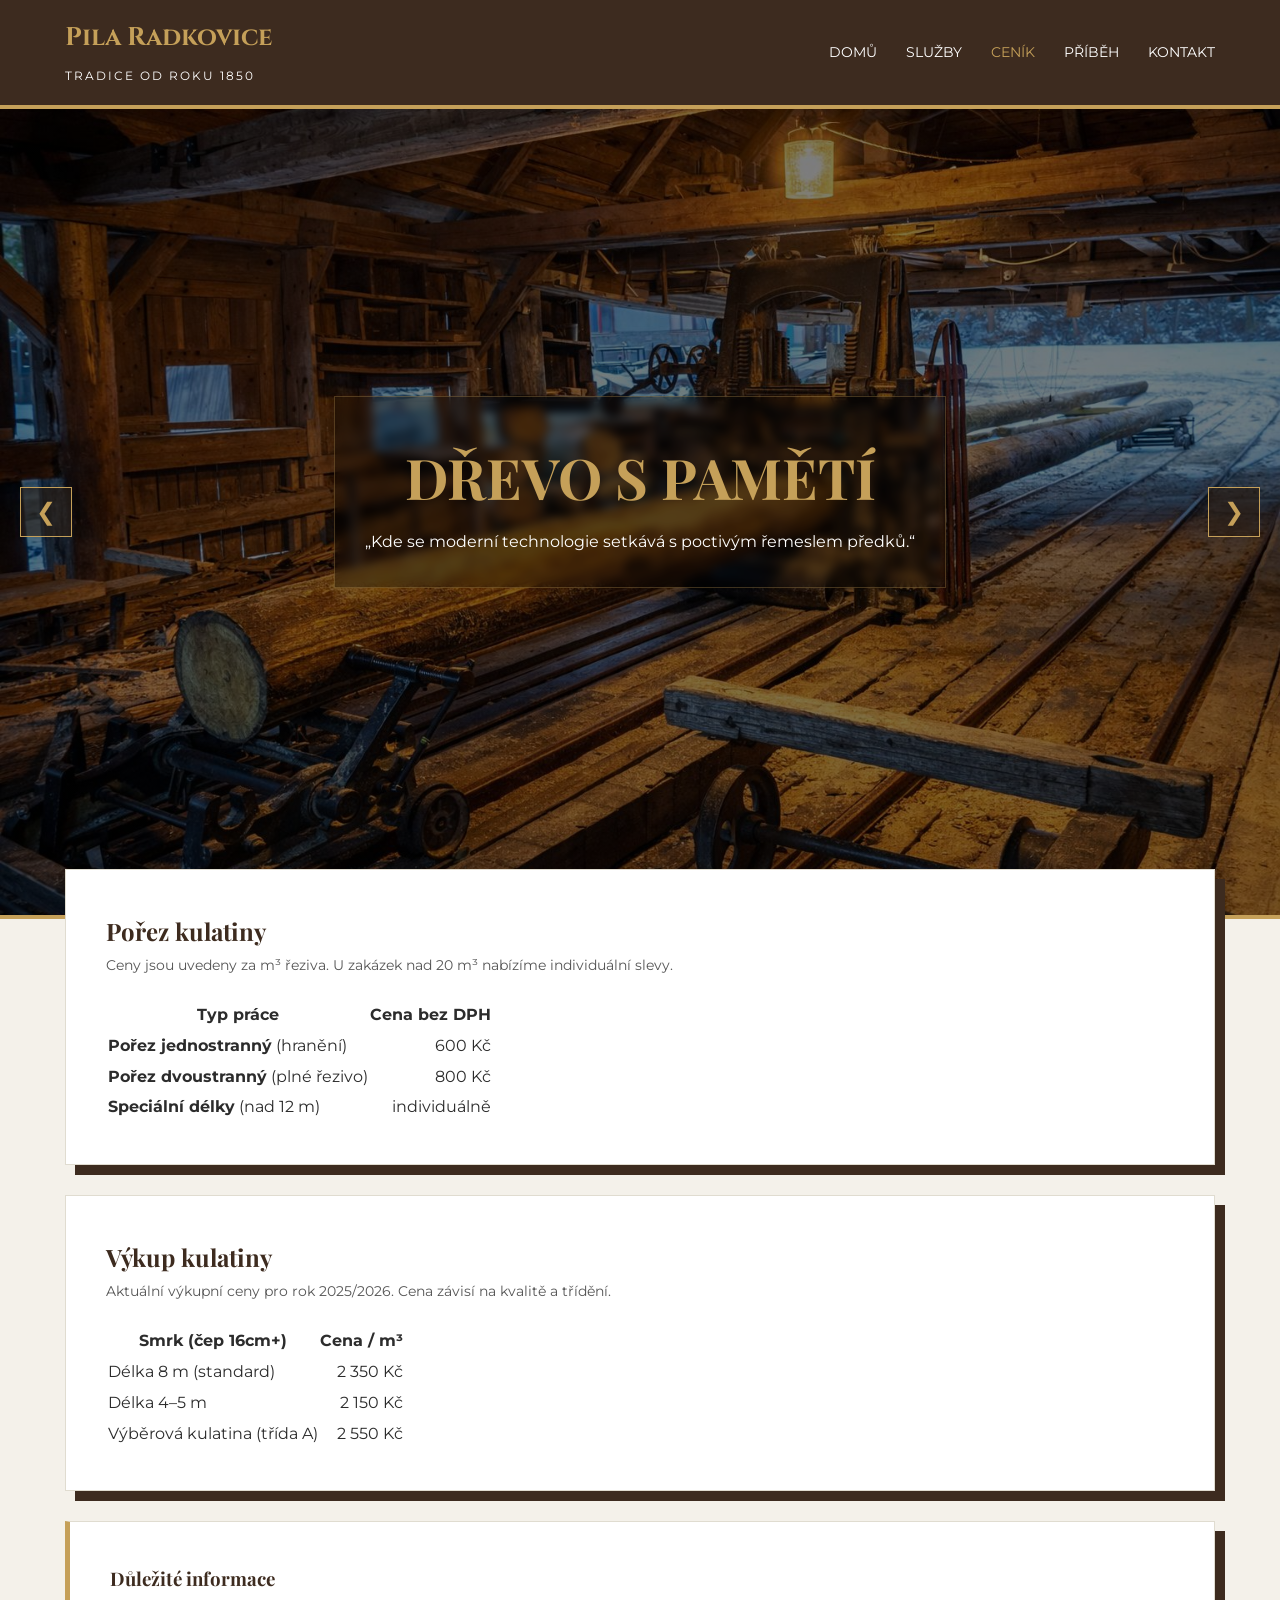
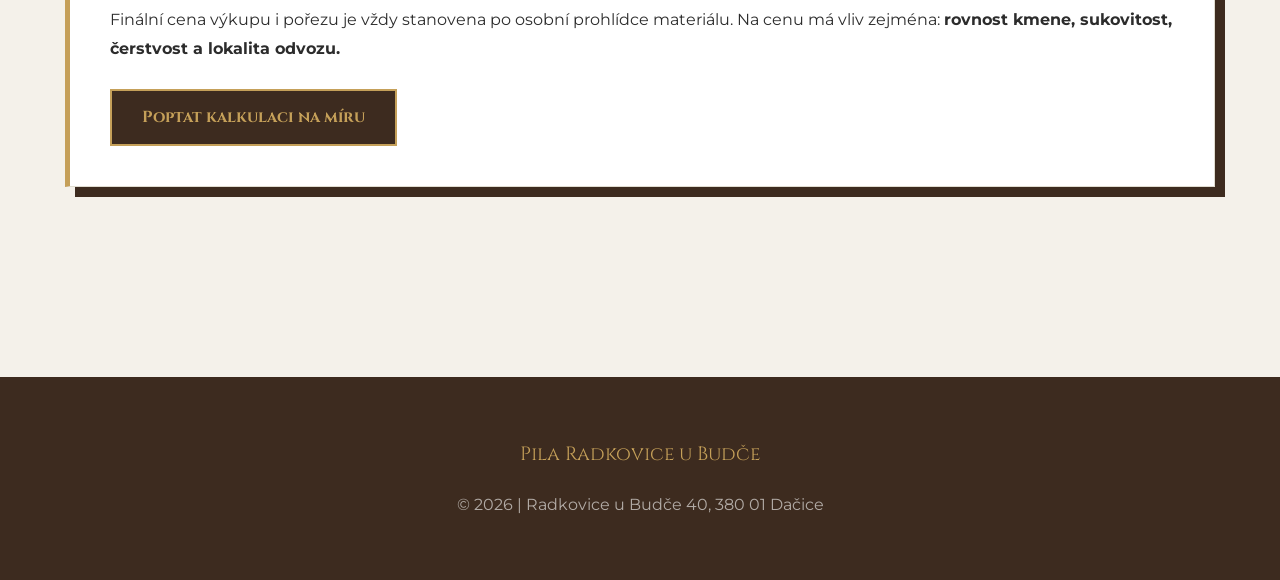
==== Cenik.html @ 4ec698ce "Initial commit" ====
<!DOCTYPE html>
<html lang="cs">
<head>
  <meta charset="utf-8">
  <meta name="viewport" content="width=device-width, initial-scale=1.0">
  <title>Ceník služeb | Pila Radkovice</title>
  <link rel="stylesheet" href="css/style.css">
</head>
<body>

  <header class="site-header">
    <div class="container header-inner">
      <a class="brand" href="index.html">
        <strong>Pila Radkovice</strong>
        <span>Tradice od roku 1850</span>
      </a>
      <nav class="nav">
        <a href="index.html">Domů</a>
        <a href="sluzby.html">Služby</a>
        <a class="active" href="cenik.html">Ceník</a>
        <a href="historie.html">Příběh</a>
        <a href="kontakty.html">Kontakt</a>
      </nav>
    </div>
  </header>

<section class="main-carousel">
  <div class="carousel-container">
    
    <div class="main-slide active" style="background-image: linear-gradient(rgba(0,0,0,0.5), rgba(0,0,0,0.5)), url('img/img2.jpg');">
      <div class="carousel-caption">
        <h1>Dřevo s pamětí</h1>
        <p>„Kde se moderní technologie setkává s poctivým řemeslem předků.“</p>
      </div>
    </div>
    <div class="main-slide" style="background-image: linear-gradient(rgba(0,0,0,0.5), rgba(0,0,0,0.5)), url('img/img3.jpg');">
      <div class="carousel-caption">
        <h1>Tradice od roku 1850</h1>
        <p>Poctivé zpracování dřeva v srdci Radkovic u Budče.</p>
      </div>
    </div>

    <div class="main-slide" style="background-image: linear-gradient(rgba(0,0,0,0.5), rgba(0,0,0,0.5)), url('img/img4.jpg');">
      <div class="carousel-caption">
        <h1>Kvalitní pořez</h1>
        <p>Zpracováváme kulatinu až do délky 20 metrů.</p>
      </div>
    </div>

    <button class="carousel-arrow prev" onclick="changeSlide(-1)">&#10094;</button>
    <button class="carousel-arrow next" onclick="changeSlide(1)">&#10095;</button>
    
    <div class="carousel-indicators">
      <span class="ind-dot active" onclick="setSlide(0)"></span>
      <span class="ind-dot" onclick="setSlide(1)"></span>
      <span class="ind-dot" onclick="setSlide(2)"></span>
    </div>
  </div>
</section>

  <main class="container" style="margin-top: -50px; position: relative; z-index: 10; padding-bottom: 80px;">
    
    <div class="grid">
      <section class="card">
        <div class="card-pad">
          <h2>Pořez kulatiny</h2>
          <p style="margin-bottom: 20px; font-size: 0.9rem; opacity: 0.8;">Ceny jsou uvedeny za m³ řeziva. U zakázek nad 20 m³ nabízíme individuální slevy.</p>
          
          <div class="table-wrap">
            <table class="modern-table">
              <thead>
                <tr>
                  <th>Typ práce</th>
                  <th style="text-align: right;">Cena bez DPH</th>
                </tr>
              </thead>
              <tbody>
                <tr>
                  <td><strong>Pořez jednostranný</strong> (hranění)</td>
                  <td style="text-align: right;"><span class="highlight">600 Kč</span></td>
                </tr>
                <tr>
                  <td><strong>Pořez dvoustranný</strong> (plné řezivo)</td>
                  <td style="text-align: right;"><span class="highlight">800 Kč</span></td>
                </tr>
                <tr>
                  <td><strong>Speciální délky</strong> (nad 12 m)</td>
                  <td style="text-align: right;">individuálně</td>
                </tr>
              </tbody>
            </table>
          </div>
        </div>
      </section>

      <section class="card">
        <div class="card-pad">
          <h2>Výkup kulatiny</h2>
          <p style="margin-bottom: 20px; font-size: 0.9rem; opacity: 0.8;">Aktuální výkupní ceny pro rok 2025/2026. Cena závisí na kvalitě a třídění.</p>
          
          <div class="table-wrap">
            <table class="modern-table">
              <thead>
                <tr>
                  <th>Smrk (čep 16cm+)</th>
                  <th style="text-align: right;">Cena / m³</th>
                </tr>
              </thead>
              <tbody>
                <tr>
                  <td>Délka 8 m (standard)</td>
                  <td style="text-align: right;"><span class="highlight">2 350 Kč</span></td>
                </tr>
                <tr>
                  <td>Délka 4–5 m</td>
                  <td style="text-align: right;"><span class="highlight">2 150 Kč</span></td>
                </tr>
                <tr>
                  <td>Výběrová kulatina (třída A)</td>
                  <td style="text-align: right;"><span class="highlight">2 550 Kč</span></td>
                </tr>
              </tbody>
            </table>
          </div>
        </div>
      </section>
    </div>

    <div class="card" style="border-left: 5px solid var(--gold); background: #fff;">
        <div class="card-pad">
            <h3>Důležité informace</h3>
            <p style="margin-top: 10px;">Finální cena výkupu i pořezu je vždy stanovena po osobní prohlídce materiálu. Na cenu má vliv zejména: <strong>rovnost kmene, sukovitost, čerstvost a lokalita odvozu.</strong></p>
            <div style="margin-top: 25px;">
                <a href="kontakty.html" class="btn">Poptat kalkulaci na míru</a>
            </div>
        </div>
    </div>

  </main>

  <footer style="background: var(--wood-dark); color: white; padding: 60px 0; text-align: center; margin-top: 80px;">
    <div class="container">
      <p style="font-family: 'Cinzel', serif; color: var(--gold); font-size: 1.2rem;">Pila Radkovice u Budče</p>
      <p style="opacity: 0.6; margin-top: 20px;">© <span id="y"></span> | Radkovice u Budče 40, 380 01 Dačice</p>
    </div>
  </footer>

  <script>document.getElementById("y").textContent = new Date().getFullYear();

let slideIndex = 0;
const slides = document.querySelectorAll('.main-slide');
const mainDots = document.querySelectorAll('.ind-dot');

function showSlides(n) {
  if (n >= slides.length) slideIndex = 0;
  if (n < 0) slideIndex = slides.length - 1;
  
  slides.forEach(s => s.classList.remove('active'));
  mainDots.forEach(d => d.classList.remove('active'));
  
  slides[slideIndex].classList.add('active');
  mainDots[slideIndex].classList.add('active');
}

function changeSlide(n) { showSlides(slideIndex += n); }
function setSlide(n) { showSlides(slideIndex = n); }

setInterval(() => changeSlide(1), 5000);


let miniIndex = 0;
const miniSlides = document.querySelectorAll('.mini-slide');
const miniDots = document.querySelectorAll('.dot');

function showMiniSlides() {
  miniSlides.forEach(s => s.classList.remove('active'));
  miniDots.forEach(d => d.classList.remove('active'));
  
  miniIndex++;
  if (miniIndex > miniSlides.length) miniIndex = 1;
  
  miniSlides[miniIndex-1].classList.add('active');
  miniDots[miniIndex-1].classList.add('active');
  
  setTimeout(showMiniSlides, 4000);
}
showMiniSlides();

document.getElementById("y").textContent = new Date().getFullYear();
  </script>
</body>
</html>
---- css/style.css ----
@import url('https://fonts.googleapis.com/css2?family=Cinzel:wght@400;700&family=Montserrat:wght@300;400;600&family=Playfair+Display:ital,wght@0,400;0,700;1,400&display=swap');

:root {
  --wood-dark: #3d2b1f;
  --paper: #f4f1ea;
  --gold: #c5a059;
  --text: #2c2c2c;
  --white: #ffffff;
}

* { box-sizing: border-box; margin: 0; padding: 0; }

body {
  font-family: 'Montserrat', sans-serif;
  background-color: var(--paper);
  color: var(--text);
  line-height: 1.8;
}

h1, h2, h3 {
  font-family: 'Playfair Display', serif;
  color: var(--wood-dark);
  font-weight: 700;
}

.container { max-width: 1200px; margin: 0 auto; padding: 0 25px; }

/* HEADER & NAV */
.site-header {
  background: var(--wood-dark);
  padding: 15px 0;
  border-bottom: 4px solid var(--gold);
  position: sticky;
  top: 0;
  z-index: 1000;
}

.header-inner { display: flex; justify-content: space-between; align-items: center; }

.brand { text-decoration: none; color: var(--gold); }
.brand strong { font-family: 'Cinzel', serif; font-size: 1.6rem; display: block; }
.brand span { font-size: 0.75rem; color: var(--white); text-transform: uppercase; letter-spacing: 2px; }

.nav a {
  text-decoration: none;
  color: var(--white);
  margin-left: 25px;
  font-size: 0.9rem;
  text-transform: uppercase;
  transition: 0.3s;
}
.nav a:hover, .nav a.active { color: var(--gold); }

/* HLAVNÍ KARUSEL */
.main-carousel {
  position: relative;
  height: 90vh; 
  width: 100%;
  overflow: hidden;
  background: #000;
  border-bottom: 4px solid var(--gold);
}

.carousel-container { 
  height: 100%; 
  width: 100%; 
  position: relative; 
}

.main-slide {
  position: absolute;
  inset: 0;
  background-size: cover;
  background-position: center;
  display: flex;
  align-items: center; 
  justify-content: center;
  opacity: 0;
  transition: opacity 1s ease-in-out;
  z-index: 1;
}

.main-slide.active { 
  opacity: 1; 
  z-index: 2; 
}

.carousel-caption {
  text-align: center;
  color: #fff;
  max-width: 900px;
  padding: 50px; 
  background: rgba(0,0,0,0.4); 
  backdrop-filter: blur(8px); 
  border: 1px solid rgba(197, 160, 89, 0.4);
  transform: translateY(-20px); 
}

.carousel-arrow {
  padding: 20px 25px;
  font-size: 2rem;
}


.carousel-indicators {
  bottom: 40px; 
}

.carousel-caption {
  text-align: center;
  color: #fff;
  max-width: 800px;
  padding: 30px;
  background: rgba(0,0,0,0.3);
  backdrop-filter: blur(5px);
  border: 1px solid rgba(197, 160, 89, 0.3);
}

.carousel-caption h1 {
  font-family: 'Playfair Display', serif;
  color: var(--gold);
  font-size: clamp(2rem, 6vw, 3.5rem);
  text-transform: uppercase;
}

/* OVLÁDÁNÍ KARUSELU */
.carousel-arrow {
  position: absolute;
  top: 50%;
  transform: translateY(-50%);
  z-index: 10;
  background: rgba(44, 30, 20, 0.6);
  color: var(--gold);
  border: 1px solid var(--gold);
  padding: 10px 15px;
  cursor: pointer;
  font-size: 1.5rem;
}
.prev { left: 20px; }
.next { right: 20px; }

.carousel-indicators {
  position: absolute;
  bottom: 20px;
  left: 50%;
  transform: translateX(-50%);
  z-index: 10;
}
.ind-dot {
  height: 10px;
  width: 10px;
  background: rgba(255,255,255,0.4);
  display: inline-block;
  margin: 0 5px;
  border-radius: 50%;
  cursor: pointer;
}
.ind-dot.active { background: var(--gold); width: 25px; border-radius: 10px; }

/* KARTY */
.card {
  background: var(--white);
  border: 1px solid #e0dcd0;
  box-shadow: 10px 10px 0px var(--wood-dark);
  transition: 0.3s;
  margin-bottom: 30px;
}
.card:hover { transform: translate(-5px, -5px); box-shadow: 15px 15px 0px var(--gold); }
.card-pad { padding: 40px; }

.btn {
  display: inline-block;
  background: var(--wood-dark);
  color: var(--gold);
  padding: 12px 30px;
  text-decoration: none;
  font-family: 'Cinzel', serif;
  font-weight: 700;
  border: 2px solid var(--gold);
}

@media (max-width: 768px) {
  .main-carousel { height: 40vh; }
  .nav { flex-direction: column; text-align: center; }
  .nav a { margin: 5px 0; }
}

.gallery-grid {
  display: grid;
  grid-template-columns: repeat(auto-fit, minmax(280px, 1fr));
  gap: 25px;
}

.gallery-item {
  position: relative;
  height: 300px; 
  overflow: hidden;
  box-shadow: 0 10px 20px rgba(0,0,0,0.1);
  border: 4px solid var(--white); 
  transition: transform 0.4s cubic-bezier(0.175, 0.885, 0.32, 1.275);
}

.gallery-item img {
  width: 100%;
  height: 100%;
  object-fit: cover;
  transition: transform 0.6s ease;
}

.gallery-overlay {
  position: absolute;
  inset: 0;
  background: linear-gradient(to top, rgba(61, 43, 31, 0.9) 0%, transparent 100%);
  display: flex;
  flex-direction: column;
  justify-content: flex-end;
  padding: 25px;
  opacity: 0;
  transition: opacity 0.4s ease;
}

.gallery-overlay span {
  color: var(--gold);
  font-family: 'Cinzel', serif;
  font-weight: 700;
  font-size: 1.1rem;
  margin-bottom: 5px;
}

.gallery-overlay p {
  color: var(--white);
  font-size: 0.9rem;
  margin: 0;
}

/* Efekty při najetí */
.gallery-item:hover {
  transform: translateY(-10px);
  z-index: 5;
}

.gallery-item:hover img {
  transform: scale(1.15);
}

.gallery-item:hover .gallery-overlay {
  opacity: 1;
}

@media (max-width: 768px) {
  .gallery-item {
    height: 250px;
  }
}
/* --- LIGHTBOX (Zvětšení obrázku) --- */
.lightbox {
  display: none;
  position: fixed;
  z-index: 2000;
  padding-top: 50px;
  left: 0;
  top: 0;
  width: 100%;
  height: 100%;
  background-color: rgba(0, 0, 0, 0.9);
  cursor: pointer;
}

.lightbox-content {
  margin: auto;
  display: block;
  max-width: 90%;
  max-height: 80vh;
  border: 3px solid var(--gold);
  animation: zoomIn 0.3s;
}

#lightbox-caption {
  margin: auto;
  display: block;
  width: 80%;
  max-width: 700px;
  text-align: center;
  color: var(--gold);
  font-family: 'Cinzel', serif;
  padding: 15px 0;
  font-size: 1.2rem;
}

.close-lightbox {
  position: absolute;
  top: 20px;
  right: 35px;
  color: #fff;
  font-size: 40px;
  font-weight: bold;
  transition: 0.3s;
}

@keyframes zoomIn {
  from {transform: scale(0.7); opacity: 0;}
  to {transform: scale(1); opacity: 1;}
}

/* Styl pro šipky v Lightboxu */
.lightbox-arrow {
  position: absolute;
  top: 50%;
  transform: translateY(-50%);
  background: rgba(44, 30, 20, 0.7);
  color: var(--gold);
  border: 1px solid var(--gold);
  padding: 20px;
  font-size: 2rem;
  cursor: pointer;
  z-index: 2100;
  transition: 0.3s;
}

.lightbox-arrow:hover {
  background: var(--gold);
  color: #fff;
}

.lightbox-arrow.prev { left: 30px; }
.lightbox-arrow.next { right: 30px; }

.lightbox-wrapper {
  display: flex;
  flex-direction: column;
  align-items: center;
  justify-content: center;
  max-width: 80%;
}

@media (max-width: 768px) {
  .lightbox-arrow { padding: 10px; font-size: 1.5rem; }
  .lightbox-arrow.prev { left: 10px; }
  .lightbox-arrow.next { right: 10px; }
}

@media (max-width: 992px) {
  .grid, .grid-3 {
    grid-template-columns: 1fr !important; 
    gap: 20px;
  }
  
  main {
    margin-top: -30px !important; 
  }
}

@media (max-width: 768px) {
  .main-carousel {
    height: 50vh !important;
  }

  .carousel-caption {
    padding: 20px;
    margin: 0 10px;
  }

  .carousel-caption h1 {
    font-size: 1.8rem !important;
  }

  /* Navigace */
  .header-inner {
    flex-direction: column;
    text-align: center;
  }

  .nav {
    margin-top: 15px;
    flex-wrap: wrap;
    justify-content: center;
    gap: 10px;
  }

  .nav a {
    margin: 0 10px;
    font-size: 0.8rem;
  }

  .lightbox-arrow {
    padding: 15px;
    font-size: 1.2rem;
  }
  
  .lightbox-arrow.prev { left: 5px; }
  .lightbox-arrow.next { right: 5px; }
}

@media (max-width: 480px) {
  .hero h1, .carousel-caption h1 {
    font-size: 1.5rem !important;
  }

  .card-pad {
    padding: 20px;
  }

  .btn {
    width: 100%; 
    text-align: center;
    padding: 12px 10px;
  }
}

.table-wrap {
  width: 100%;
  overflow-x: auto; 
  -webkit-overflow-scrolling: touch;
}
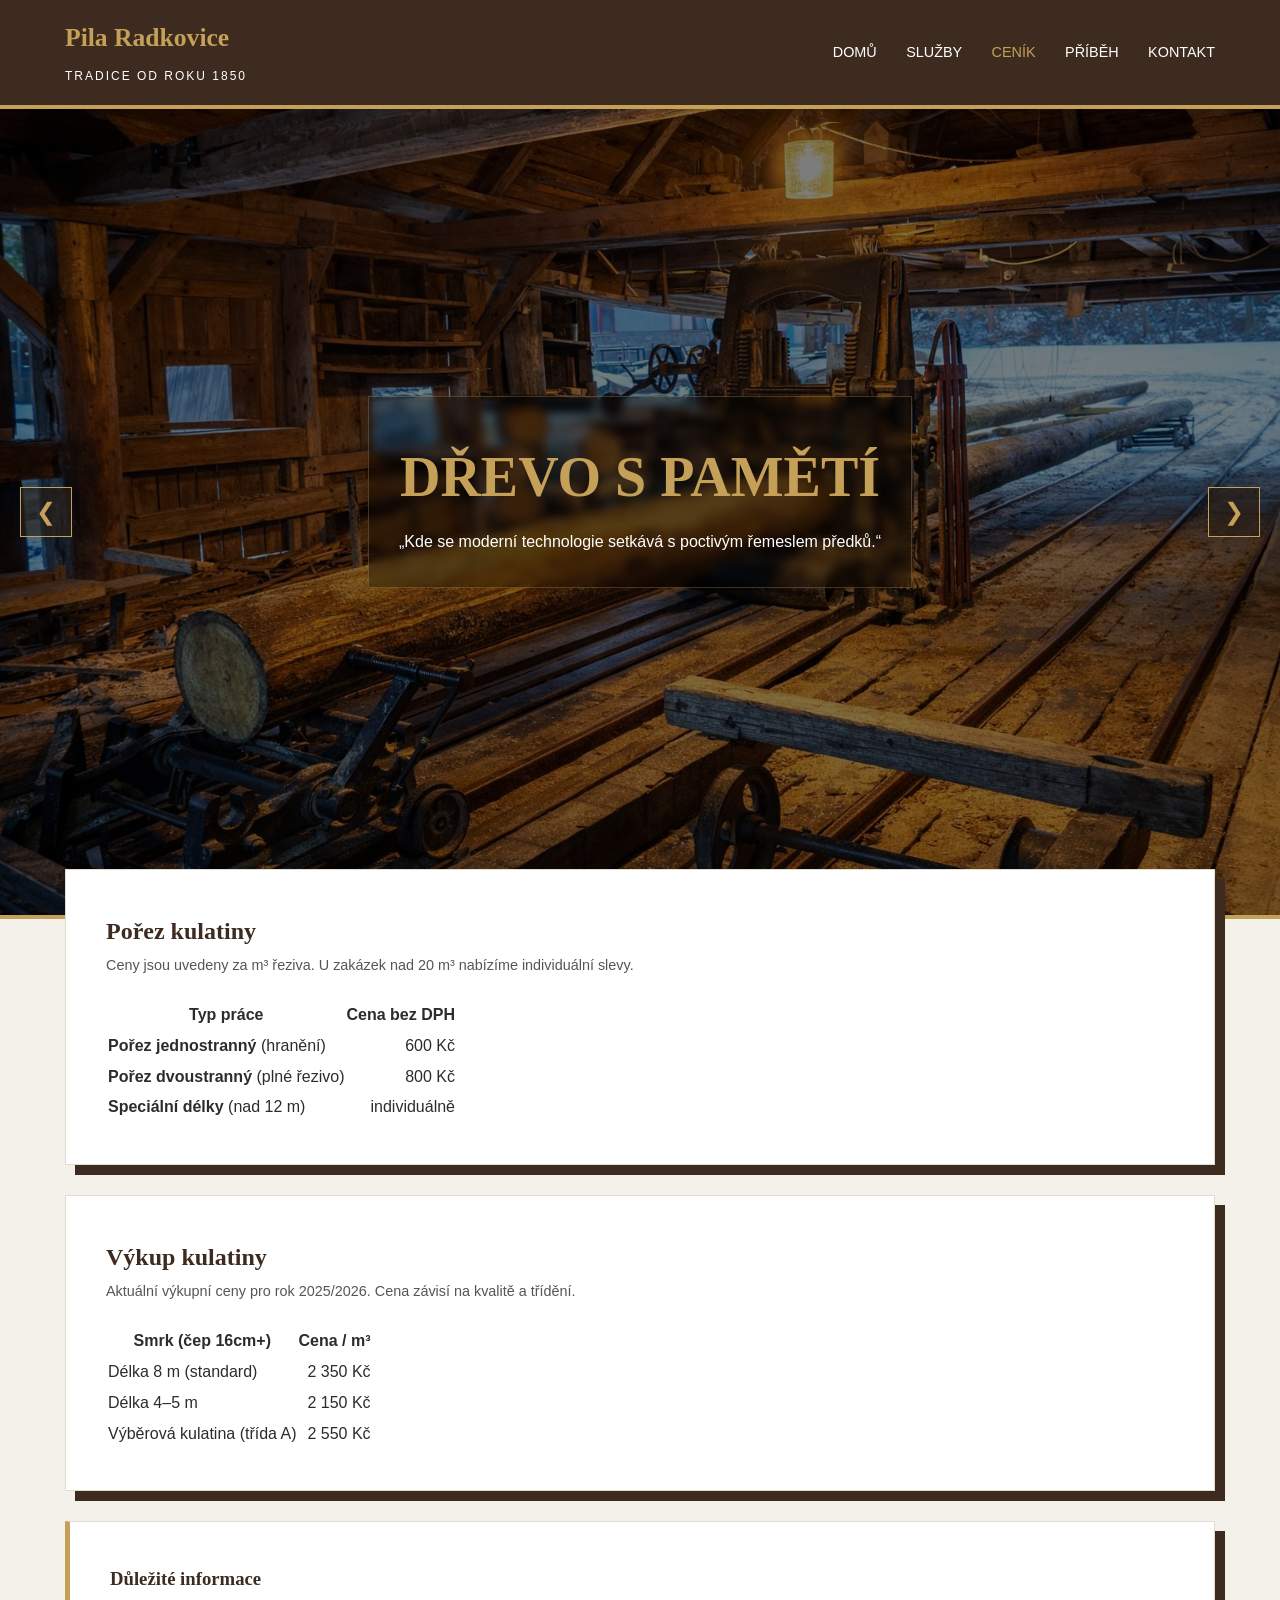
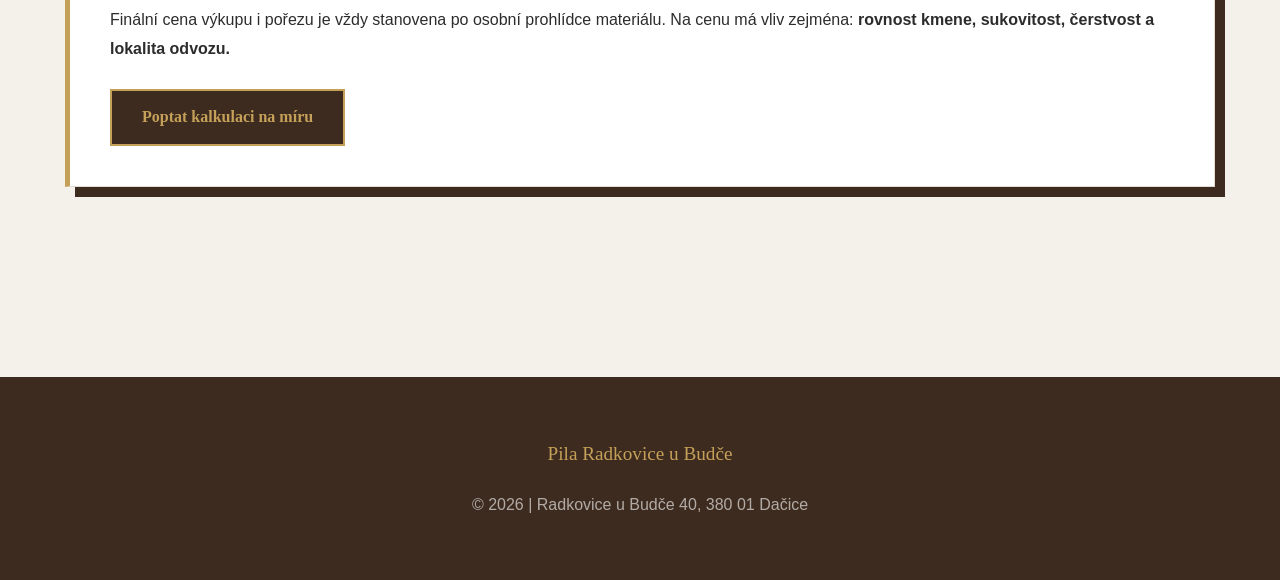
==== commit 58c53052: "responzivita" ====
--- a/Cenik.html
+++ b/Cenik.html
@@ -14,12 +14,17 @@
         <strong>Pila Radkovice</strong>
         <span>Tradice od roku 1850</span>
       </a>
-      <nav class="nav">
+      <button class="hamburger" aria-label="Otevřít menu" aria-expanded="false" aria-controls="main-nav">
+        <span></span>
+        <span></span>
+        <span></span>
+      </button>
+      <nav class="nav" id="main-nav">
         <a href="index.html">Domů</a>
-        <a href="sluzby.html">Služby</a>
-        <a class="active" href="cenik.html">Ceník</a>
-        <a href="historie.html">Příběh</a>
-        <a href="kontakty.html">Kontakt</a>
+        <a href="Sluzby.html">Služby</a>
+        <a class="active" href="Cenik.html">Ceník</a>
+        <a href="Historie.html">Příběh</a>
+        <a href="Kontakty.html">Kontakt</a>
       </nav>
     </div>
   </header>
@@ -146,6 +151,26 @@
   </footer>
 
   <script>document.getElementById("y").textContent = new Date().getFullYear();
+// Hamburger menu
+const hamburger = document.querySelector('.hamburger');
+const nav = document.getElementById('main-nav');
+if (hamburger && nav) {
+  hamburger.addEventListener('click', function() {
+    hamburger.classList.toggle('active');
+    nav.classList.toggle('open');
+    const expanded = hamburger.getAttribute('aria-expanded') === 'true';
+    hamburger.setAttribute('aria-expanded', !expanded);
+  });
+  nav.querySelectorAll('a').forEach(link => {
+    link.addEventListener('click', () => {
+      if (window.innerWidth < 993) {
+        hamburger.classList.remove('active');
+        nav.classList.remove('open');
+        hamburger.setAttribute('aria-expanded', 'false');
+      }
+    });
+  });
+}
 
 let slideIndex = 0;
 const slides = document.querySelectorAll('.main-slide');
--- a/css/style.css
+++ b/css/style.css
@@ -1,3 +1,129 @@
+@media (max-width: 768px) {
+  main .container > div[style*="grid-template-columns"] {
+    display: flex !important;
+    flex-direction: column !important;
+    gap: 20px !important;
+  }
+  main .container > div[style*="grid-template-columns"] > article {
+    width: 100%;
+    margin-bottom: 0;
+  }
+}
+/* --- HAMBURGER MENU --- */
+.hamburger {
+  display: none;
+  flex-direction: column;
+  justify-content: center;
+  align-items: center;
+  width: 48px;
+  height: 48px;
+  background: var(--wood-dark);
+  border: 2px solid var(--gold);
+  border-radius: 50%;
+  box-shadow: 0 4px 18px rgba(0,0,0,0.18);
+  cursor: pointer;
+  z-index: 1201;
+  margin: 0 auto;
+  transition: background 0.3s, border 0.3s;
+}
+.hamburger span {
+  display: block;
+  height: 4px;
+  width: 28px;
+  background: var(--gold);
+  margin: 5px 0;
+  border-radius: 2px;
+  transition: 0.4s cubic-bezier(.68,-0.55,.27,1.55);
+}
+.hamburger.active span:nth-child(1) {
+  transform: translateY(10px) rotate(45deg);
+}
+.hamburger.active span:nth-child(2) {
+  opacity: 0;
+}
+.hamburger.active span:nth-child(3) {
+  transform: translateY(-10px) rotate(-45deg);
+}
+
+@media (max-width: 992px) {
+  .hamburger {
+    display: flex;
+    margin: 0 auto 10px auto;
+  }
+  .header-inner {
+    flex-direction: column;
+    align-items: center;
+    position: relative;
+  }
+  .nav {
+    position: absolute;
+    left: 50%;
+    top: 100%;
+    transform: translate(-50%, -200%);
+    background: var(--wood-dark);
+    flex-direction: column;
+    width: 90vw;
+    max-width: 340px;
+    box-shadow: 0 8px 32px rgba(0,0,0,0.18);
+    border-radius: 18px;
+    opacity: 0;
+    pointer-events: none;
+    transition: all 0.4s cubic-bezier(.68,-0.55,.27,1.55);
+    z-index: 1200;
+    margin-top: 8px;
+    padding: 18px 0 10px 0;
+    text-align: center;
+  }
+  .nav.open {
+    transform: translate(-50%, 0);
+    opacity: 1;
+    pointer-events: auto;
+  }
+  .nav a {
+    margin: 10px 0;
+    font-size: 1.1rem;
+    padding: 8px 0;
+    border-radius: 8px;
+    transition: background 0.2s, color 0.2s;
+    display: block;
+  }
+  .nav a.active {
+    background: linear-gradient(90deg, #c5a059 80%, #fffbe6 100%);
+    color: #2c2c2c;
+    font-weight: 700;
+    box-shadow: 0 2px 8px rgba(197,160,89,0.12);
+    border: 1.5px solid #b89a4d;
+  }
+  .nav a:hover {
+    background: var(--gold);
+    color: var(--wood-dark);
+  }
+}
+@media (max-width: 768px) {
+  .carousel-caption h1 {
+    font-size: 1.3rem !important;
+  }
+  .carousel-caption p {
+    font-size: 0.95rem !important;
+  }
+}
+
+@media (max-width: 480px) {
+  .carousel-caption h1 {
+    font-size: 1.05rem !important;
+  }
+  .carousel-caption p {
+    font-size: 0.8rem !important;
+  }
+}
+@media (max-width: 768px) {
+  main .container > div[style*="grid-template-columns"] {
+    display: block !important;
+  }
+  main .container > div[style*="grid-template-columns"] > article {
+    margin-bottom: 30px;
+  }
+}
 @import url('https://fonts.googleapis.com/css2?family=Cinzel:wght@400;700&family=Montserrat:wght@300;400;600&family=Playfair+Display:ital,wght@0,400;0,700;1,400&display=swap');
 
 :root {
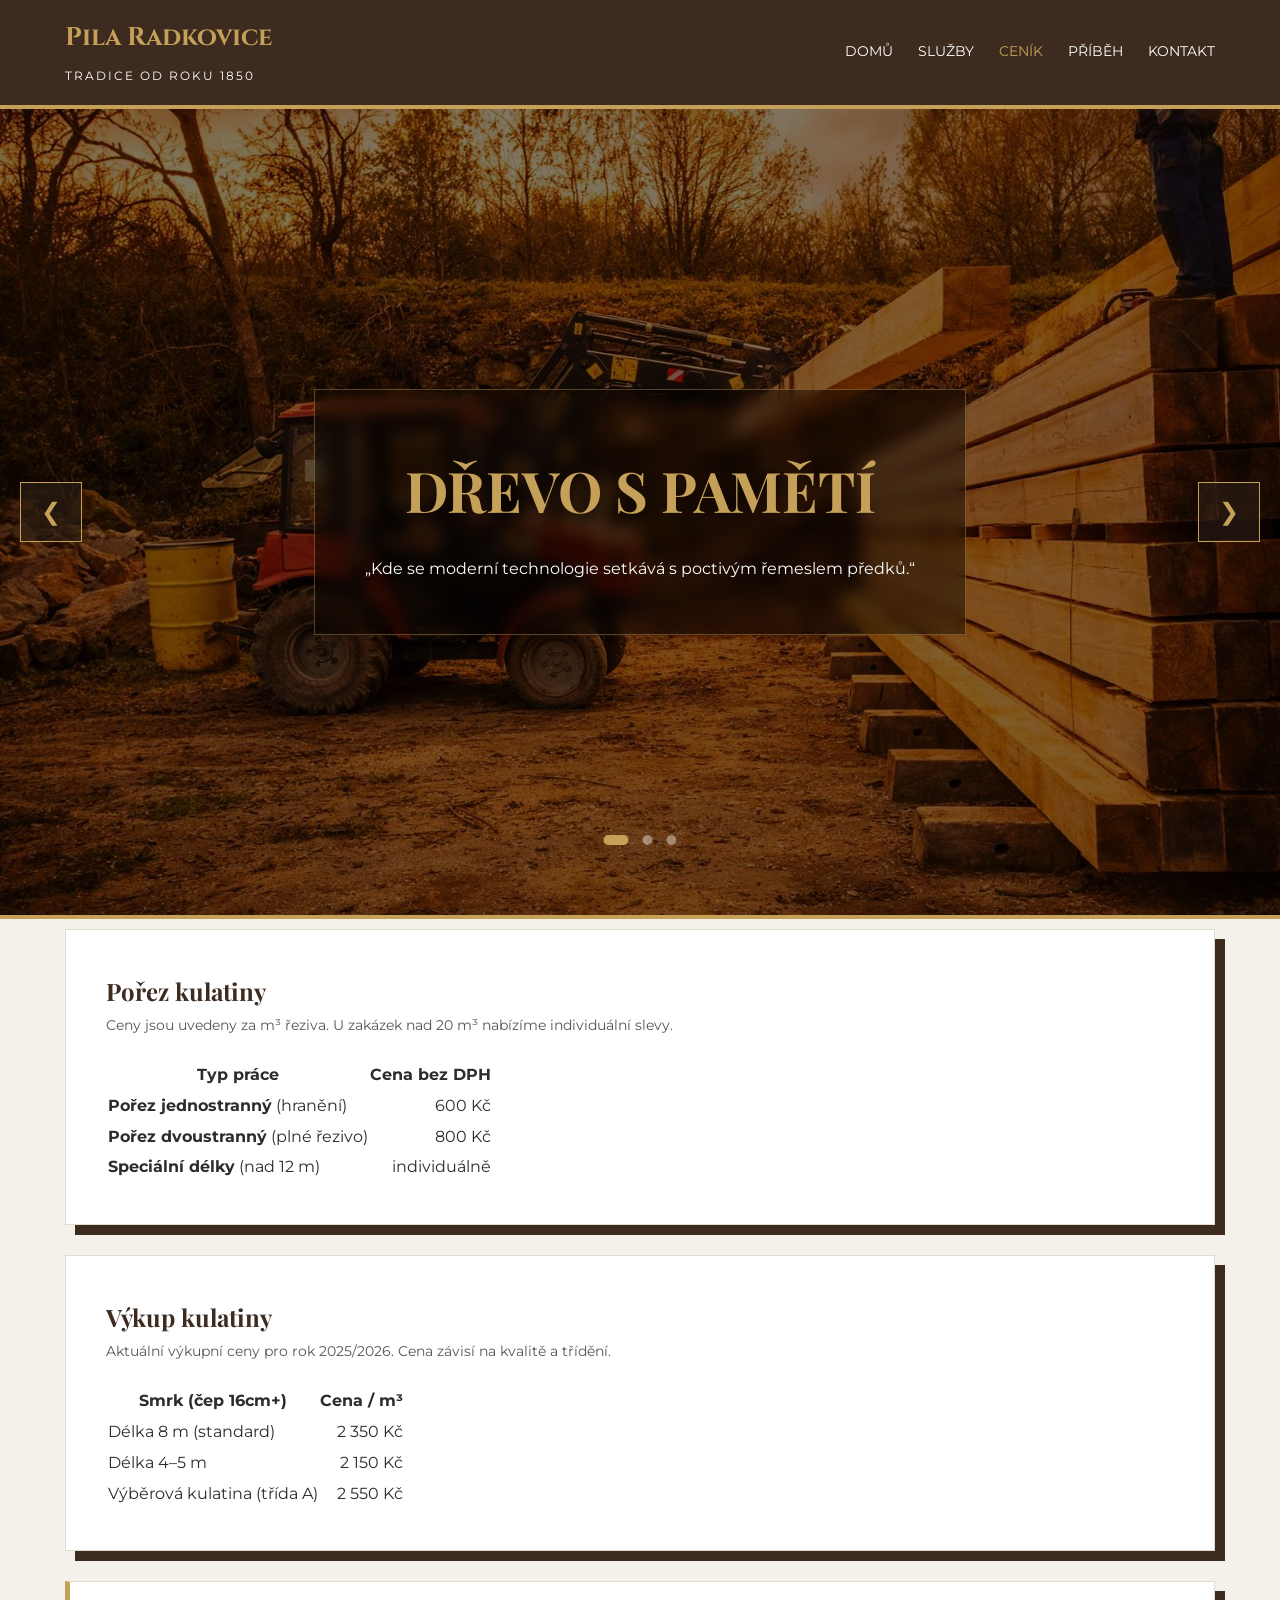
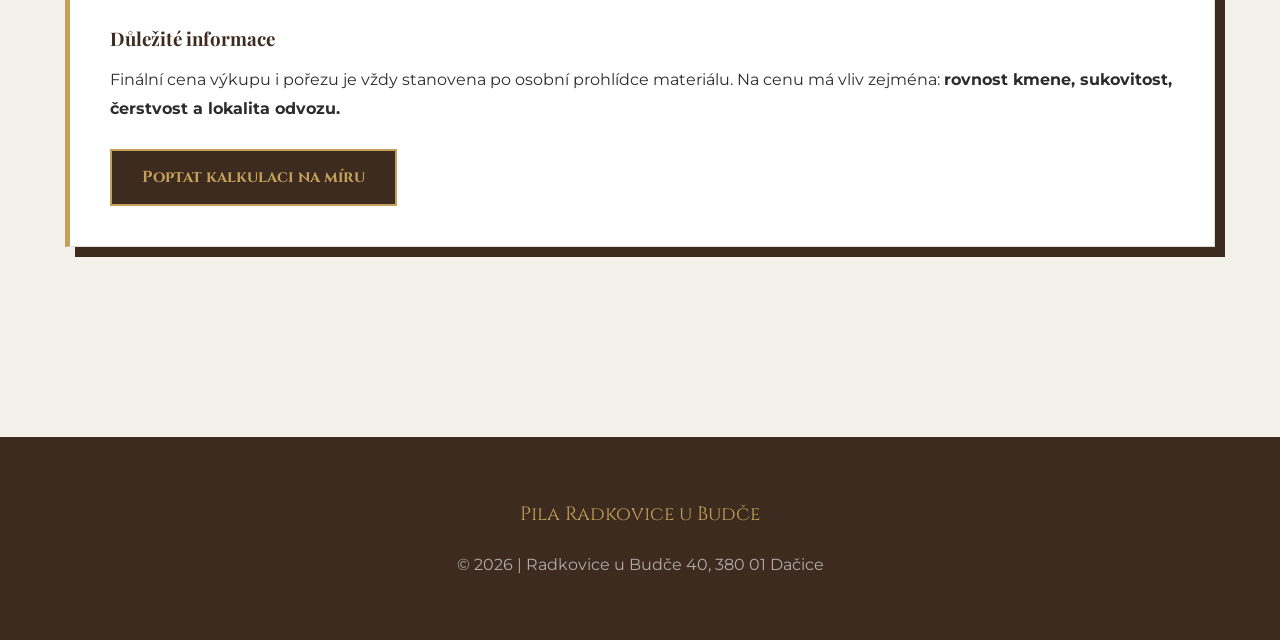
==== commit b4bf4f59: "přidání obrázků" ====
--- a/Cenik.html
+++ b/Cenik.html
@@ -32,20 +32,20 @@
 <section class="main-carousel">
   <div class="carousel-container">
     
-    <div class="main-slide active" style="background-image: linear-gradient(rgba(0,0,0,0.5), rgba(0,0,0,0.5)), url('img/img2.jpg');">
+    <div class="main-slide active" style="background-image: linear-gradient(rgba(0,0,0,0.5), rgba(0,0,0,0.5)), url('img/cenik1.jpg');">
       <div class="carousel-caption">
         <h1>Dřevo s pamětí</h1>
         <p>„Kde se moderní technologie setkává s poctivým řemeslem předků.“</p>
       </div>
     </div>
-    <div class="main-slide" style="background-image: linear-gradient(rgba(0,0,0,0.5), rgba(0,0,0,0.5)), url('img/img3.jpg');">
+    <div class="main-slide" style="background-image: linear-gradient(rgba(0,0,0,0.5), rgba(0,0,0,0.5)), url('img/cenik2.jpg');">
       <div class="carousel-caption">
         <h1>Tradice od roku 1850</h1>
         <p>Poctivé zpracování dřeva v srdci Radkovic u Budče.</p>
       </div>
     </div>
 
-    <div class="main-slide" style="background-image: linear-gradient(rgba(0,0,0,0.5), rgba(0,0,0,0.5)), url('img/img4.jpg');">
+    <div class="main-slide" style="background-image: linear-gradient(rgba(0,0,0,0.5), rgba(0,0,0,0.5)), url('img/cenik3.jpg');">
       <div class="carousel-caption">
         <h1>Kvalitní pořez</h1>
         <p>Zpracováváme kulatinu až do délky 20 metrů.</p>
--- a/css/style.css
+++ b/css/style.css
@@ -1,15 +1,66 @@
-@media (max-width: 768px) {
-  main .container > div[style*="grid-template-columns"] {
-    display: flex !important;
-    flex-direction: column !important;
-    gap: 20px !important;
-  }
-  main .container > div[style*="grid-template-columns"] > article {
-    width: 100%;
-    margin-bottom: 0;
-  }
-}
-/* --- HAMBURGER MENU --- */
+/* ============================================================
+   1. IMPORT PÍSEM A KOŘENOVÉ PROMĚNNÉ
+   ============================================================ */
+@import url('https://fonts.googleapis.com/css2?family=Cinzel:wght@400;700&family=Montserrat:wght@300;400;600&family=Playfair+Display:ital,wght@0,400;0,700;1,400&display=swap');
+
+:root {
+  --wood-dark: #3d2b1f;
+  --paper: #f4f1ea;
+  --gold: #c5a059;
+  --text: #2c2c2c;
+  --white: #ffffff;
+}
+
+/* ============================================================
+   2. ZÁKLADNÍ RESET A TYPOGRAFIE
+   ============================================================ */
+* { box-sizing: border-box; margin: 0; padding: 0; }
+
+body {
+  font-family: 'Montserrat', sans-serif;
+  background-color: var(--paper);
+  color: var(--text);
+  line-height: 1.8;
+  overflow-x: hidden;
+}
+
+h1, h2, h3 {
+  font-family: 'Playfair Display', serif;
+  color: var(--wood-dark);
+  font-weight: 700;
+}
+
+.container { max-width: 1200px; margin: 0 auto; padding: 0 25px; }
+
+/* ============================================================
+   3. HLAVIČKA A NAVIGACE (Včetně Hamburger Menu)
+   ============================================================ */
+.site-header {
+  background: var(--wood-dark);
+  padding: 15px 0;
+  border-bottom: 4px solid var(--gold);
+  position: sticky;
+  top: 0;
+  z-index: 1000;
+}
+
+.header-inner { display: flex; justify-content: space-between; align-items: center; }
+
+.brand { text-decoration: none; color: var(--gold); }
+.brand strong { font-family: 'Cinzel', serif; font-size: 1.6rem; display: block; }
+.brand span { font-size: 0.75rem; color: var(--white); text-transform: uppercase; letter-spacing: 2px; }
+
+.nav { display: flex; }
+.nav a {
+  text-decoration: none;
+  color: var(--white);
+  margin-left: 25px;
+  font-size: 0.9rem;
+  text-transform: uppercase;
+  transition: 0.3s;
+}
+.nav a:hover, .nav a.active { color: var(--gold); }
+
 .hamburger {
   display: none;
   flex-direction: column;
@@ -20,178 +71,34 @@
   background: var(--wood-dark);
   border: 2px solid var(--gold);
   border-radius: 50%;
-  box-shadow: 0 4px 18px rgba(0,0,0,0.18);
   cursor: pointer;
   z-index: 1201;
-  margin: 0 auto;
-  transition: background 0.3s, border 0.3s;
-}
+  transition: 0.3s;
+}
+
 .hamburger span {
   display: block;
-  height: 4px;
-  width: 28px;
+  height: 3px;
+  width: 24px;
   background: var(--gold);
-  margin: 5px 0;
+  margin: 3px 0;
   border-radius: 2px;
-  transition: 0.4s cubic-bezier(.68,-0.55,.27,1.55);
-}
-.hamburger.active span:nth-child(1) {
-  transform: translateY(10px) rotate(45deg);
-}
-.hamburger.active span:nth-child(2) {
-  opacity: 0;
-}
-.hamburger.active span:nth-child(3) {
-  transform: translateY(-10px) rotate(-45deg);
-}
-
-@media (max-width: 992px) {
-  .hamburger {
-    display: flex;
-    margin: 0 auto 10px auto;
-  }
-  .header-inner {
-    flex-direction: column;
-    align-items: center;
-    position: relative;
-  }
-  .nav {
-    position: absolute;
-    left: 50%;
-    top: 100%;
-    transform: translate(-50%, -200%);
-    background: var(--wood-dark);
-    flex-direction: column;
-    width: 90vw;
-    max-width: 340px;
-    box-shadow: 0 8px 32px rgba(0,0,0,0.18);
-    border-radius: 18px;
-    opacity: 0;
-    pointer-events: none;
-    transition: all 0.4s cubic-bezier(.68,-0.55,.27,1.55);
-    z-index: 1200;
-    margin-top: 8px;
-    padding: 18px 0 10px 0;
-    text-align: center;
-  }
-  .nav.open {
-    transform: translate(-50%, 0);
-    opacity: 1;
-    pointer-events: auto;
-  }
-  .nav a {
-    margin: 10px 0;
-    font-size: 1.1rem;
-    padding: 8px 0;
-    border-radius: 8px;
-    transition: background 0.2s, color 0.2s;
-    display: block;
-  }
-  .nav a.active {
-    background: linear-gradient(90deg, #c5a059 80%, #fffbe6 100%);
-    color: #2c2c2c;
-    font-weight: 700;
-    box-shadow: 0 2px 8px rgba(197,160,89,0.12);
-    border: 1.5px solid #b89a4d;
-  }
-  .nav a:hover {
-    background: var(--gold);
-    color: var(--wood-dark);
-  }
-}
-@media (max-width: 768px) {
-  .carousel-caption h1 {
-    font-size: 1.3rem !important;
-  }
-  .carousel-caption p {
-    font-size: 0.95rem !important;
-  }
-}
-
-@media (max-width: 480px) {
-  .carousel-caption h1 {
-    font-size: 1.05rem !important;
-  }
-  .carousel-caption p {
-    font-size: 0.8rem !important;
-  }
-}
-@media (max-width: 768px) {
-  main .container > div[style*="grid-template-columns"] {
-    display: block !important;
-  }
-  main .container > div[style*="grid-template-columns"] > article {
-    margin-bottom: 30px;
-  }
-}
-@import url('https://fonts.googleapis.com/css2?family=Cinzel:wght@400;700&family=Montserrat:wght@300;400;600&family=Playfair+Display:ital,wght@0,400;0,700;1,400&display=swap');
-
-:root {
-  --wood-dark: #3d2b1f;
-  --paper: #f4f1ea;
-  --gold: #c5a059;
-  --text: #2c2c2c;
-  --white: #ffffff;
-}
-
-* { box-sizing: border-box; margin: 0; padding: 0; }
-
-body {
-  font-family: 'Montserrat', sans-serif;
-  background-color: var(--paper);
-  color: var(--text);
-  line-height: 1.8;
-}
-
-h1, h2, h3 {
-  font-family: 'Playfair Display', serif;
-  color: var(--wood-dark);
-  font-weight: 700;
-}
-
-.container { max-width: 1200px; margin: 0 auto; padding: 0 25px; }
-
-/* HEADER & NAV */
-.site-header {
-  background: var(--wood-dark);
-  padding: 15px 0;
-  border-bottom: 4px solid var(--gold);
-  position: sticky;
-  top: 0;
-  z-index: 1000;
-}
-
-.header-inner { display: flex; justify-content: space-between; align-items: center; }
-
-.brand { text-decoration: none; color: var(--gold); }
-.brand strong { font-family: 'Cinzel', serif; font-size: 1.6rem; display: block; }
-.brand span { font-size: 0.75rem; color: var(--white); text-transform: uppercase; letter-spacing: 2px; }
-
-.nav a {
-  text-decoration: none;
-  color: var(--white);
-  margin-left: 25px;
-  font-size: 0.9rem;
-  text-transform: uppercase;
-  transition: 0.3s;
-}
-.nav a:hover, .nav a.active { color: var(--gold); }
-
-/* HLAVNÍ KARUSEL */
+  transition: 0.4s;
+}
+
+/* ============================================================
+   4. HLAVNÍ KARUSEL A SCROLL ŠIPKA
+   ============================================================ */
 .main-carousel {
   position: relative;
-  height: 90vh; 
+  height: 90vh; /* Velká výška pro wow efekt */
   width: 100%;
   overflow: hidden;
   background: #000;
   border-bottom: 4px solid var(--gold);
 }
 
-.carousel-container { 
-  height: 100%; 
-  width: 100%; 
-  position: relative; 
-}
+.carousel-container { height: 100%; width: 100%; position: relative; }
 
 .main-slide {
   position: absolute;
@@ -199,57 +106,33 @@
   background-size: cover;
   background-position: center;
   display: flex;
-  align-items: center; 
+  align-items: center;
   justify-content: center;
   opacity: 0;
   transition: opacity 1s ease-in-out;
   z-index: 1;
 }
 
-.main-slide.active { 
-  opacity: 1; 
-  z-index: 2; 
-}
+.main-slide.active { opacity: 1; z-index: 2; }
 
 .carousel-caption {
   text-align: center;
   color: #fff;
   max-width: 900px;
-  padding: 50px; 
-  background: rgba(0,0,0,0.4); 
-  backdrop-filter: blur(8px); 
+  padding: 50px;
+  background: rgba(0,0,0,0.4);
+  backdrop-filter: blur(8px);
   border: 1px solid rgba(197, 160, 89, 0.4);
-  transform: translateY(-20px); 
-}
-
-.carousel-arrow {
-  padding: 20px 25px;
-  font-size: 2rem;
-}
-
-
-.carousel-indicators {
-  bottom: 40px; 
-}
-
-.carousel-caption {
-  text-align: center;
-  color: #fff;
-  max-width: 800px;
-  padding: 30px;
-  background: rgba(0,0,0,0.3);
-  backdrop-filter: blur(5px);
-  border: 1px solid rgba(197, 160, 89, 0.3);
 }
 
 .carousel-caption h1 {
-  font-family: 'Playfair Display', serif;
   color: var(--gold);
   font-size: clamp(2rem, 6vw, 3.5rem);
   text-transform: uppercase;
-}
-
-/* OVLÁDÁNÍ KARUSELU */
+  margin-bottom: 15px;
+}
+
+/* Navigační šipky karuselu */
 .carousel-arrow {
   position: absolute;
   top: 50%;
@@ -258,23 +141,25 @@
   background: rgba(44, 30, 20, 0.6);
   color: var(--gold);
   border: 1px solid var(--gold);
-  padding: 10px 15px;
+  padding: 15px 20px;
   cursor: pointer;
   font-size: 1.5rem;
-}
+  transition: 0.3s;
+}
+.carousel-arrow:hover { background: var(--gold); color: var(--wood-dark); }
 .prev { left: 20px; }
 .next { right: 20px; }
 
+/* Tečky */
 .carousel-indicators {
   position: absolute;
-  bottom: 20px;
+  bottom: 60px;
   left: 50%;
   transform: translateX(-50%);
   z-index: 10;
 }
 .ind-dot {
-  height: 10px;
-  width: 10px;
+  height: 10px; width: 10px;
   background: rgba(255,255,255,0.4);
   display: inline-block;
   margin: 0 5px;
@@ -283,7 +168,35 @@
 }
 .ind-dot.active { background: var(--gold); width: 25px; border-radius: 10px; }
 
-/* KARTY */
+/* VELKÁ ŠIPKA DOLŮ (Scroll Button) */
+.scroll-down {
+  position: absolute;
+  bottom: 20px;
+  left: 50%;
+  transform: translateX(-50%);
+  z-index: 15;
+  color: var(--gold);
+  font-size: 2.5rem;
+  text-decoration: none;
+  animation: bounce 2s infinite;
+  cursor: pointer;
+  text-shadow: 0 0 10px rgba(0,0,0,0.5);
+}
+
+@keyframes bounce {
+  0%, 20%, 50%, 80%, 100% {transform: translateX(-50%) translateY(0);}
+  40% {transform: translateX(-50%) translateY(-10px);}
+  60% {transform: translateX(-50%) translateY(-5px);}
+}
+
+/* ============================================================
+   5. OBSAH, KARTY A GRID
+   ============================================================ */
+main.container {
+  padding-top: 60px; /* Místo negativního marginu dáme prostor pod karuselem */
+  padding-bottom: 60px;
+}
+
 .card {
   background: var(--white);
   border: 1px solid #e0dcd0;
@@ -303,238 +216,68 @@
   font-family: 'Cinzel', serif;
   font-weight: 700;
   border: 2px solid var(--gold);
-}
-
-@media (max-width: 768px) {
-  .main-carousel { height: 40vh; }
-  .nav { flex-direction: column; text-align: center; }
-  .nav a { margin: 5px 0; }
-}
-
+  transition: 0.3s;
+}
+.btn:hover { background: var(--gold); color: var(--wood-dark); }
+
+/* ============================================================
+   6. GALERIE A LIGHTBOX
+   ============================================================ */
 .gallery-grid {
   display: grid;
   grid-template-columns: repeat(auto-fit, minmax(280px, 1fr));
   gap: 25px;
 }
-
 .gallery-item {
-  position: relative;
-  height: 300px; 
-  overflow: hidden;
-  box-shadow: 0 10px 20px rgba(0,0,0,0.1);
-  border: 4px solid var(--white); 
-  transition: transform 0.4s cubic-bezier(0.175, 0.885, 0.32, 1.275);
-}
-
-.gallery-item img {
-  width: 100%;
-  height: 100%;
-  object-fit: cover;
-  transition: transform 0.6s ease;
-}
-
-.gallery-overlay {
-  position: absolute;
-  inset: 0;
-  background: linear-gradient(to top, rgba(61, 43, 31, 0.9) 0%, transparent 100%);
-  display: flex;
-  flex-direction: column;
-  justify-content: flex-end;
-  padding: 25px;
-  opacity: 0;
-  transition: opacity 0.4s ease;
-}
-
-.gallery-overlay span {
-  color: var(--gold);
-  font-family: 'Cinzel', serif;
-  font-weight: 700;
-  font-size: 1.1rem;
-  margin-bottom: 5px;
-}
-
-.gallery-overlay p {
-  color: var(--white);
-  font-size: 0.9rem;
-  margin: 0;
-}
-
-/* Efekty při najetí */
-.gallery-item:hover {
-  transform: translateY(-10px);
-  z-index: 5;
-}
-
-.gallery-item:hover img {
-  transform: scale(1.15);
-}
-
-.gallery-item:hover .gallery-overlay {
-  opacity: 1;
+  position: relative; height: 300px; overflow: hidden;
+  border: 4px solid var(--white); box-shadow: 0 10px 20px rgba(0,0,0,0.1);
+  cursor: pointer; transition: 0.4s;
+}
+.gallery-item img { width: 100%; height: 100%; object-fit: cover; transition: 0.6s; }
+.gallery-item:hover img { transform: scale(1.1); }
+
+.lightbox {
+  display: none; position: fixed; inset: 0;
+  background: rgba(0,0,0,0.9); z-index: 2000;
+  justify-content: center; align-items: center;
+}
+.lightbox-content {
+  max-width: 85%; max-height: 80vh;
+  border: 3px solid var(--gold); animation: zoomIn 0.3s;
+}
+.lightbox-arrow {
+  position: absolute; top: 50%; transform: translateY(-50%);
+  background: rgba(44,30,20,0.8); color: var(--gold);
+  border: 1px solid var(--gold); padding: 20px; font-size: 2rem;
+}
+.lightbox-arrow.prev { left: 20px; }
+.lightbox-arrow.next { right: 20px; }
+
+@keyframes zoomIn { from {transform: scale(0.8); opacity: 0;} to {transform: scale(1); opacity: 1;} }
+
+/* ============================================================
+   7. RESPONZIVITA
+   ============================================================ */
+@media (max-width: 992px) {
+  .hamburger { display: flex; }
+  .header-inner { flex-direction: column; }
+  .nav {
+    position: absolute; top: 100%; left: 50%; transform: translate(-50%, -20px);
+    background: var(--wood-dark); flex-direction: column;
+    width: 90%; opacity: 0; pointer-events: none;
+    transition: 0.4s; padding: 20px; border-radius: 10px; text-align: center;
+  }
+  .nav.open { opacity: 1; pointer-events: auto; transform: translate(-50%, 10px); }
+  .nav a { margin: 10px 0; display: block; }
+  
+  .main-carousel { height: 60vh; }
+  .carousel-caption h1 { font-size: 1.8rem; }
 }
 
 @media (max-width: 768px) {
-  .gallery-item {
-    height: 250px;
-  }
-}
-/* --- LIGHTBOX (Zvětšení obrázku) --- */
-.lightbox {
-  display: none;
-  position: fixed;
-  z-index: 2000;
-  padding-top: 50px;
-  left: 0;
-  top: 0;
-  width: 100%;
-  height: 100%;
-  background-color: rgba(0, 0, 0, 0.9);
-  cursor: pointer;
-}
-
-.lightbox-content {
-  margin: auto;
-  display: block;
-  max-width: 90%;
-  max-height: 80vh;
-  border: 3px solid var(--gold);
-  animation: zoomIn 0.3s;
-}
-
-#lightbox-caption {
-  margin: auto;
-  display: block;
-  width: 80%;
-  max-width: 700px;
-  text-align: center;
-  color: var(--gold);
-  font-family: 'Cinzel', serif;
-  padding: 15px 0;
-  font-size: 1.2rem;
-}
-
-.close-lightbox {
-  position: absolute;
-  top: 20px;
-  right: 35px;
-  color: #fff;
-  font-size: 40px;
-  font-weight: bold;
-  transition: 0.3s;
-}
-
-@keyframes zoomIn {
-  from {transform: scale(0.7); opacity: 0;}
-  to {transform: scale(1); opacity: 1;}
-}
-
-/* Styl pro šipky v Lightboxu */
-.lightbox-arrow {
-  position: absolute;
-  top: 50%;
-  transform: translateY(-50%);
-  background: rgba(44, 30, 20, 0.7);
-  color: var(--gold);
-  border: 1px solid var(--gold);
-  padding: 20px;
-  font-size: 2rem;
-  cursor: pointer;
-  z-index: 2100;
-  transition: 0.3s;
-}
-
-.lightbox-arrow:hover {
-  background: var(--gold);
-  color: #fff;
-}
-
-.lightbox-arrow.prev { left: 30px; }
-.lightbox-arrow.next { right: 30px; }
-
-.lightbox-wrapper {
-  display: flex;
-  flex-direction: column;
-  align-items: center;
-  justify-content: center;
-  max-width: 80%;
-}
-
-@media (max-width: 768px) {
-  .lightbox-arrow { padding: 10px; font-size: 1.5rem; }
-  .lightbox-arrow.prev { left: 10px; }
-  .lightbox-arrow.next { right: 10px; }
-}
-
-@media (max-width: 992px) {
-  .grid, .grid-3 {
-    grid-template-columns: 1fr !important; 
-    gap: 20px;
-  }
-  
-  main {
-    margin-top: -30px !important; 
-  }
-}
-
-@media (max-width: 768px) {
-  .main-carousel {
-    height: 50vh !important;
-  }
-
-  .carousel-caption {
-    padding: 20px;
-    margin: 0 10px;
-  }
-
-  .carousel-caption h1 {
-    font-size: 1.8rem !important;
-  }
-
-  /* Navigace */
-  .header-inner {
-    flex-direction: column;
-    text-align: center;
-  }
-
-  .nav {
-    margin-top: 15px;
-    flex-wrap: wrap;
-    justify-content: center;
-    gap: 10px;
-  }
-
-  .nav a {
-    margin: 0 10px;
-    font-size: 0.8rem;
-  }
-
-  .lightbox-arrow {
-    padding: 15px;
-    font-size: 1.2rem;
-  }
-  
-  .lightbox-arrow.prev { left: 5px; }
-  .lightbox-arrow.next { right: 5px; }
-}
-
-@media (max-width: 480px) {
-  .hero h1, .carousel-caption h1 {
-    font-size: 1.5rem !important;
-  }
-
-  .card-pad {
-    padding: 20px;
-  }
-
-  .btn {
-    width: 100%; 
-    text-align: center;
-    padding: 12px 10px;
-  }
-}
-
-.table-wrap {
-  width: 100%;
-  overflow-x: auto; 
-  -webkit-overflow-scrolling: touch;
-}+  main .container > div { display: block !important; }
+  .card-pad { padding: 20px; }
+  .main-carousel { height: 50vh; }
+}
+
+.table-wrap { width: 100%; overflow-x: auto; -webkit-overflow-scrolling: touch; }
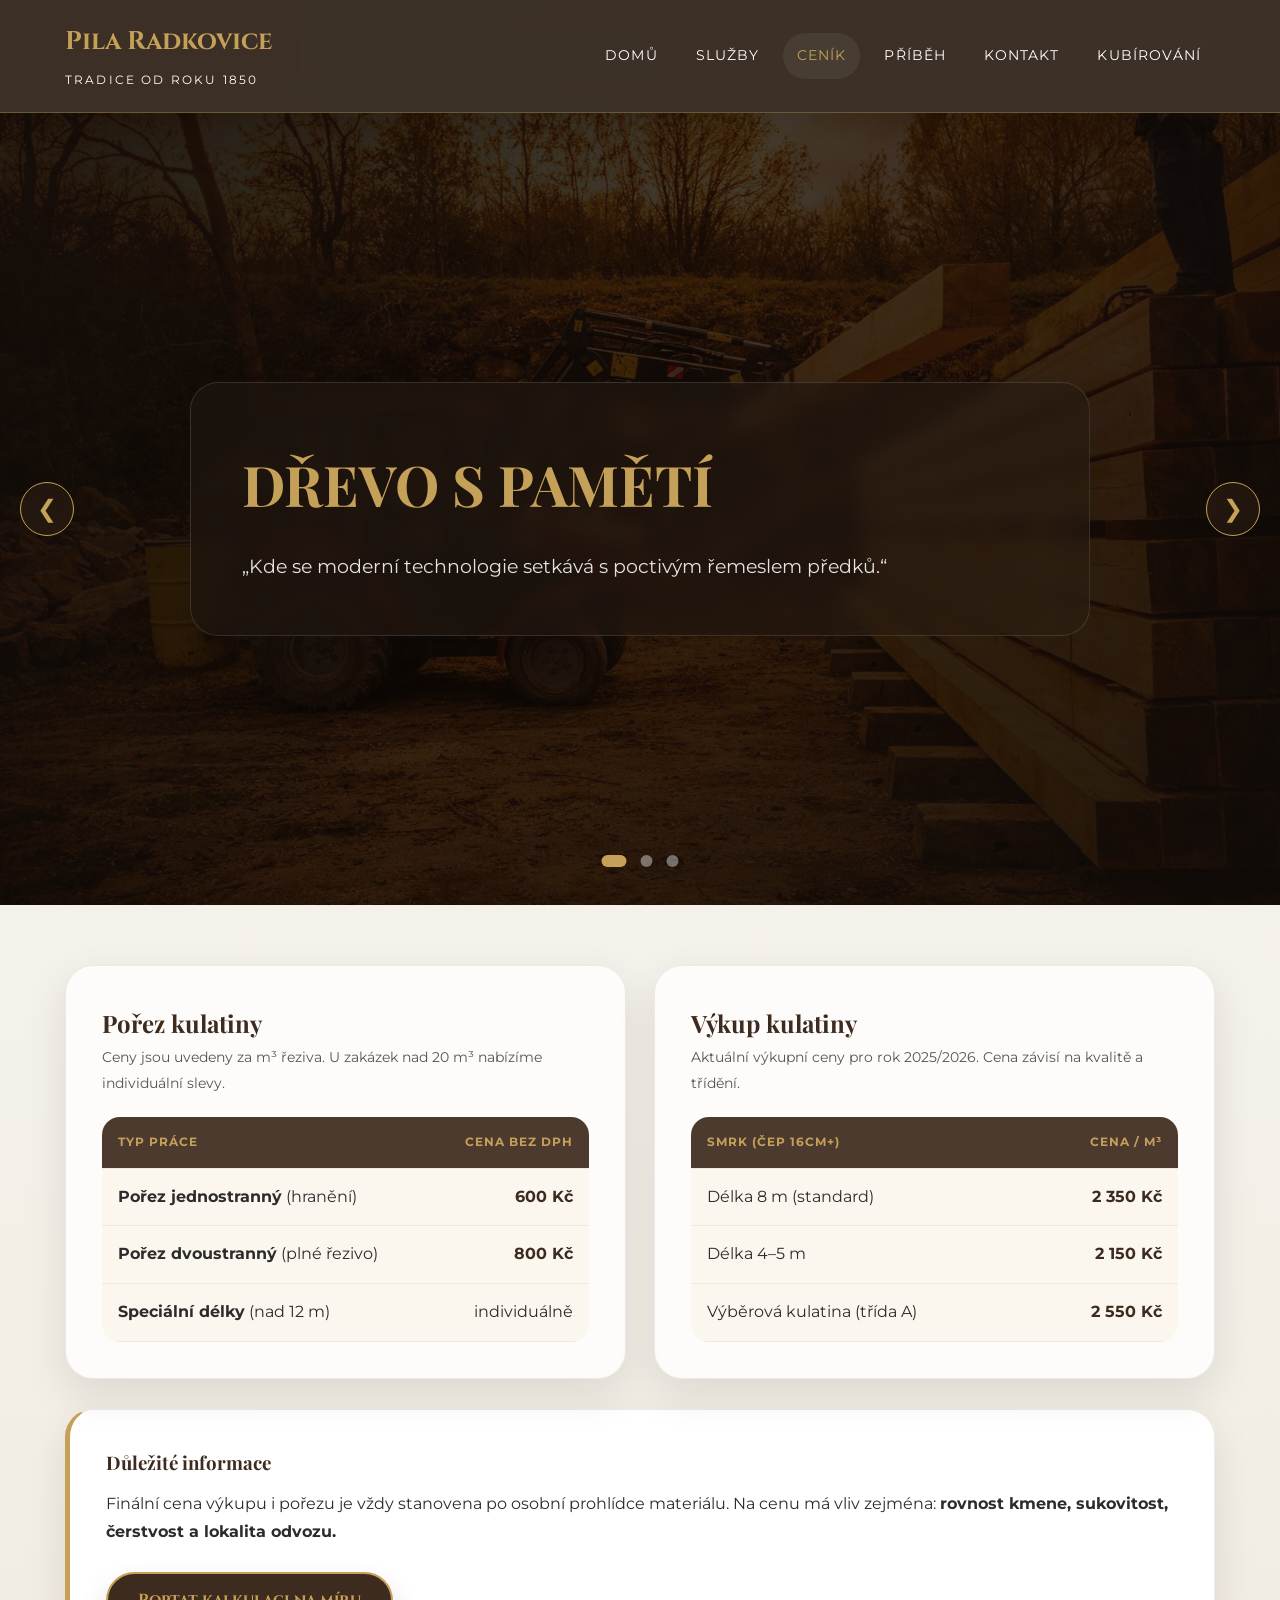
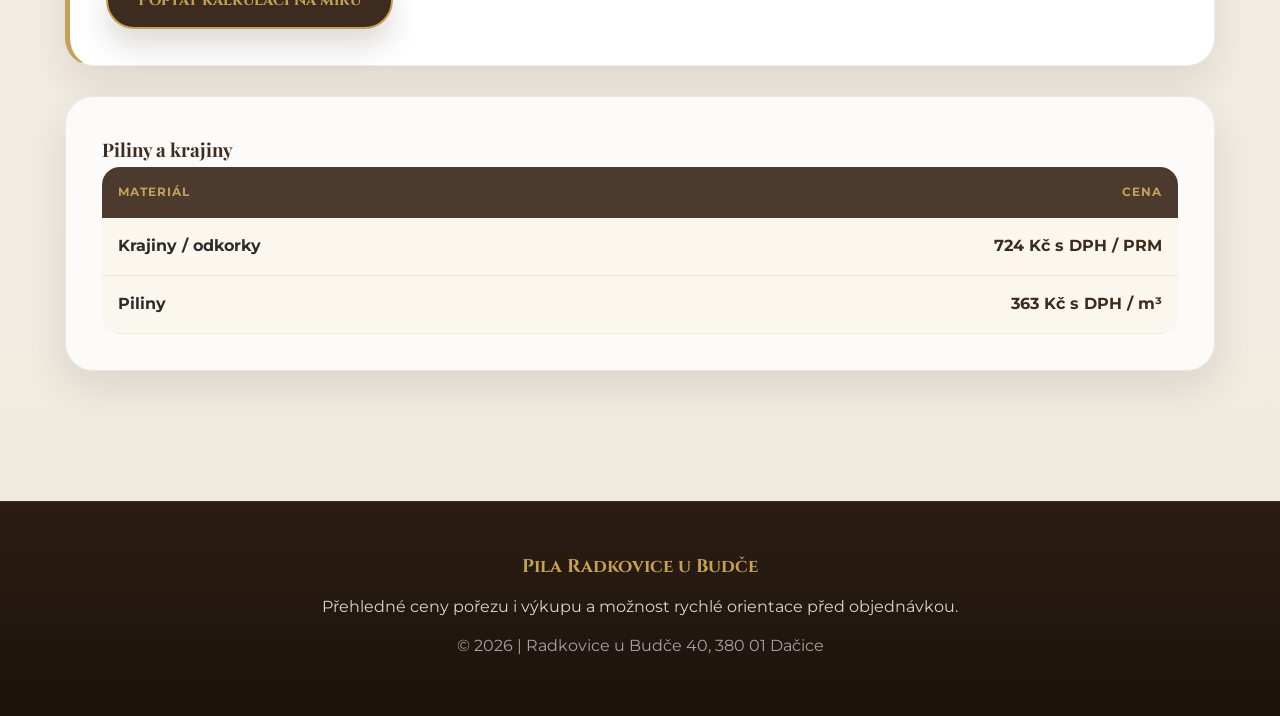
==== commit d442acd4: "." ====
--- a/Cenik.html
+++ b/Cenik.html
@@ -25,6 +25,7 @@
         <a class="active" href="Cenik.html">Ceník</a>
         <a href="Historie.html">Příběh</a>
         <a href="Kontakty.html">Kontakt</a>
+        <a href="Kubirace.html">Kubírování</a>
       </nav>
     </div>
   </header>
@@ -63,7 +64,7 @@
   </div>
 </section>
 
-  <main class="container" style="margin-top: -50px; position: relative; z-index: 10; padding-bottom: 80px;">
+  <main class="container page-content">
     
     <div class="grid">
       <section class="card">
@@ -136,82 +137,49 @@
             <h3>Důležité informace</h3>
             <p style="margin-top: 10px;">Finální cena výkupu i pořezu je vždy stanovena po osobní prohlídce materiálu. Na cenu má vliv zejména: <strong>rovnost kmene, sukovitost, čerstvost a lokalita odvozu.</strong></p>
             <div style="margin-top: 25px;">
-                <a href="kontakty.html" class="btn">Poptat kalkulaci na míru</a>
+                <a href="Kontakty.html" class="btn">Poptat kalkulaci na míru</a>
             </div>
         </div>
     </div>
 
+    <div class="card" style="margin-top: 30px;">
+      <div class="card-pad">
+        <h3>Piliny a krajiny</h3>
+
+        <div class="table-wrap">
+          <table class="modern-table">
+            <thead>
+              <tr>
+                <th>Materiál</th>
+                <th style="text-align: right;">Cena</th>
+              </tr>
+            </thead>
+            <tbody>
+              <tr>
+                <td><strong>Krajiny / odkorky</strong></td>
+                <td style="text-align: right;"><span class="highlight">724 Kč s DPH / PRM</span></td>
+              </tr>
+              <tr>
+                <td><strong>Piliny</strong></td>
+                <td style="text-align: right;"><span class="highlight">363 Kč s DPH / m³</span></td>
+              </tr>
+            </tbody>
+          </table>
+        </div>
+
+      </div>
+    </div>
+
   </main>
 
-  <footer style="background: var(--wood-dark); color: white; padding: 60px 0; text-align: center; margin-top: 80px;">
+  <footer class="site-footer">
     <div class="container">
-      <p style="font-family: 'Cinzel', serif; color: var(--gold); font-size: 1.2rem;">Pila Radkovice u Budče</p>
-      <p style="opacity: 0.6; margin-top: 20px;">© <span id="y"></span> | Radkovice u Budče 40, 380 01 Dačice</p>
+      <strong>Pila Radkovice u Budče</strong>
+      <p>Přehledné ceny pořezu i výkupu a možnost rychlé orientace před objednávkou.</p>
+      <p class="muted">© <span id="y"></span> | Radkovice u Budče 40, 380 01 Dačice</p>
     </div>
   </footer>
 
-  <script>document.getElementById("y").textContent = new Date().getFullYear();
-// Hamburger menu
-const hamburger = document.querySelector('.hamburger');
-const nav = document.getElementById('main-nav');
-if (hamburger && nav) {
-  hamburger.addEventListener('click', function() {
-    hamburger.classList.toggle('active');
-    nav.classList.toggle('open');
-    const expanded = hamburger.getAttribute('aria-expanded') === 'true';
-    hamburger.setAttribute('aria-expanded', !expanded);
-  });
-  nav.querySelectorAll('a').forEach(link => {
-    link.addEventListener('click', () => {
-      if (window.innerWidth < 993) {
-        hamburger.classList.remove('active');
-        nav.classList.remove('open');
-        hamburger.setAttribute('aria-expanded', 'false');
-      }
-    });
-  });
-}
-
-let slideIndex = 0;
-const slides = document.querySelectorAll('.main-slide');
-const mainDots = document.querySelectorAll('.ind-dot');
-
-function showSlides(n) {
-  if (n >= slides.length) slideIndex = 0;
-  if (n < 0) slideIndex = slides.length - 1;
-  
-  slides.forEach(s => s.classList.remove('active'));
-  mainDots.forEach(d => d.classList.remove('active'));
-  
-  slides[slideIndex].classList.add('active');
-  mainDots[slideIndex].classList.add('active');
-}
-
-function changeSlide(n) { showSlides(slideIndex += n); }
-function setSlide(n) { showSlides(slideIndex = n); }
-
-setInterval(() => changeSlide(1), 5000);
-
-
-let miniIndex = 0;
-const miniSlides = document.querySelectorAll('.mini-slide');
-const miniDots = document.querySelectorAll('.dot');
-
-function showMiniSlides() {
-  miniSlides.forEach(s => s.classList.remove('active'));
-  miniDots.forEach(d => d.classList.remove('active'));
-  
-  miniIndex++;
-  if (miniIndex > miniSlides.length) miniIndex = 1;
-  
-  miniSlides[miniIndex-1].classList.add('active');
-  miniDots[miniIndex-1].classList.add('active');
-  
-  setTimeout(showMiniSlides, 4000);
-}
-showMiniSlides();
-
-document.getElementById("y").textContent = new Date().getFullYear();
-  </script>
+  <script src="js/site.js" defer></script>
 </body>
-</html>+</html>
--- a/css/style.css
+++ b/css/style.css
@@ -280,4 +280,1880 @@
   .main-carousel { height: 50vh; }
 }
 
-.table-wrap { width: 100%; overflow-x: auto; -webkit-overflow-scrolling: touch; }+.table-wrap { width: 100%; overflow-x: auto; -webkit-overflow-scrolling: touch; }
+
+/* ============================================================
+   8. MODERNÍ REDESIGN A NOVÉ SEKCE
+   ============================================================ */
+html {
+  scroll-behavior: smooth;
+}
+
+:root {
+  --oak: #5b3d28;
+  --wood-soft: #6b4c33;
+  --paper-strong: #fbf7ef;
+  --sand: #eadfcb;
+  --shadow-lg: 0 28px 70px rgba(28, 20, 14, 0.14);
+  --shadow-md: 0 16px 40px rgba(28, 20, 14, 0.1);
+  --radius-lg: 28px;
+  --radius-md: 20px;
+  --radius-sm: 14px;
+}
+
+body {
+  background:
+    radial-gradient(circle at top left, rgba(197, 160, 89, 0.12), transparent 32%),
+    linear-gradient(180deg, #f8f3ea 0%, #f4f1ea 45%, #efe8dc 100%);
+}
+
+a {
+  color: inherit;
+}
+
+img {
+  max-width: 100%;
+  display: block;
+}
+
+p {
+  margin: 0;
+}
+
+.site-header {
+  background: rgba(41, 28, 18, 0.9);
+  backdrop-filter: blur(14px);
+  border-bottom: 1px solid rgba(197, 160, 89, 0.35);
+  box-shadow: 0 10px 25px rgba(25, 17, 10, 0.18);
+}
+
+.header-inner {
+  gap: 24px;
+  min-height: 82px;
+}
+
+.brand strong {
+  font-size: clamp(1.3rem, 2vw, 1.75rem);
+}
+
+.brand span {
+  letter-spacing: 0.18em;
+}
+
+.nav {
+  align-items: center;
+  gap: 10px;
+}
+
+.nav a {
+  margin-left: 0;
+  padding: 10px 14px;
+  border-radius: 999px;
+  letter-spacing: 0.08em;
+}
+
+.nav a:hover,
+.nav a.active {
+  color: var(--gold);
+  background: rgba(255, 255, 255, 0.06);
+}
+
+.hamburger {
+  background: rgba(255, 255, 255, 0.04);
+}
+
+.hamburger.active span:nth-child(1) {
+  transform: translateY(9px) rotate(45deg);
+}
+
+.hamburger.active span:nth-child(2) {
+  opacity: 0;
+}
+
+.hamburger.active span:nth-child(3) {
+  transform: translateY(-9px) rotate(-45deg);
+}
+
+.main-carousel {
+  height: min(88vh, 860px);
+  min-height: 620px;
+  border-bottom: none;
+}
+
+.main-slide::before {
+  content: "";
+  position: absolute;
+  inset: 0;
+  background:
+    linear-gradient(120deg, rgba(20, 14, 10, 0.78) 8%, rgba(20, 14, 10, 0.42) 45%, rgba(20, 14, 10, 0.72) 100%),
+    linear-gradient(180deg, rgba(0, 0, 0, 0.18), rgba(0, 0, 0, 0.38));
+}
+
+.carousel-caption {
+  position: relative;
+  z-index: 1;
+  width: min(94%, 1080px);
+  padding: clamp(28px, 4vw, 52px);
+  border-radius: var(--radius-lg);
+  border: 1px solid rgba(255, 255, 255, 0.12);
+  background: linear-gradient(135deg, rgba(28, 20, 14, 0.78), rgba(42, 29, 19, 0.52));
+  box-shadow: var(--shadow-lg);
+  text-align: left;
+}
+
+.carousel-caption p {
+  max-width: 720px;
+  color: rgba(255, 255, 255, 0.88);
+  font-size: clamp(1rem, 1.5vw, 1.18rem);
+}
+
+.eyebrow {
+  display: inline-flex;
+  align-items: center;
+  gap: 10px;
+  margin-bottom: 18px;
+  color: var(--gold);
+  text-transform: uppercase;
+  letter-spacing: 0.16em;
+  font-size: 0.78rem;
+  font-weight: 700;
+}
+
+.eyebrow::before {
+  content: "";
+  width: 42px;
+  height: 1px;
+  background: currentColor;
+}
+
+.hero-actions,
+.button-row {
+  display: flex;
+  flex-wrap: wrap;
+  gap: 14px;
+  margin-top: 28px;
+}
+
+.hero-chip-row {
+  display: flex;
+  flex-wrap: wrap;
+  gap: 12px;
+  margin-top: 26px;
+}
+
+.hero-chip {
+  padding: 11px 16px;
+  border-radius: 999px;
+  background: rgba(255, 255, 255, 0.08);
+  color: rgba(255, 255, 255, 0.9);
+  border: 1px solid rgba(255, 255, 255, 0.08);
+  font-size: 0.92rem;
+}
+
+.btn {
+  border-radius: 999px;
+  box-shadow: 0 16px 30px rgba(39, 25, 15, 0.16);
+}
+
+.btn-secondary {
+  display: inline-block;
+  background: transparent;
+  color: var(--white);
+  padding: 12px 30px;
+  text-decoration: none;
+  font-family: 'Cinzel', serif;
+  font-weight: 700;
+  border: 2px solid rgba(255, 255, 255, 0.4);
+  border-radius: 999px;
+  transition: 0.3s;
+}
+
+.btn-secondary:hover {
+  background: rgba(255, 255, 255, 0.12);
+  border-color: var(--gold);
+  color: var(--gold);
+}
+
+.carousel-arrow {
+  width: 54px;
+  height: 54px;
+  display: grid;
+  place-items: center;
+  padding: 0;
+  border-radius: 50%;
+  backdrop-filter: blur(10px);
+}
+
+.carousel-indicators {
+  bottom: 28px;
+}
+
+.ind-dot {
+  width: 12px;
+  height: 12px;
+}
+
+.section {
+  padding: clamp(60px, 9vw, 110px) 0;
+}
+
+.section-alt {
+  background: linear-gradient(180deg, rgba(255, 255, 255, 0.58), rgba(255, 255, 255, 0.2));
+  border-block: 1px solid rgba(91, 61, 40, 0.08);
+}
+
+.section-head {
+  max-width: 760px;
+  margin-bottom: 34px;
+}
+
+.section-head h2 {
+  font-size: clamp(2rem, 4vw, 3rem);
+  margin-bottom: 14px;
+}
+
+.lead {
+  font-size: clamp(1rem, 1.4vw, 1.18rem);
+  color: rgba(44, 44, 44, 0.8);
+}
+
+.page-content {
+  padding-top: clamp(44px, 6vw, 68px);
+  padding-bottom: clamp(52px, 7vw, 90px);
+}
+
+.grid,
+.split-grid,
+.feature-grid,
+.kpi-strip,
+.contact-grid,
+.calc-grid,
+.form-grid {
+  display: grid;
+  gap: clamp(18px, 2.2vw, 28px);
+}
+
+.grid,
+.split-grid,
+.contact-grid,
+.calc-grid {
+  grid-template-columns: repeat(2, minmax(0, 1fr));
+}
+
+.feature-grid {
+  grid-template-columns: repeat(3, minmax(0, 1fr));
+}
+
+.kpi-strip {
+  grid-template-columns: repeat(3, minmax(0, 1fr));
+}
+
+.form-grid {
+  grid-template-columns: repeat(2, minmax(0, 1fr));
+}
+
+.card,
+.stat-card,
+.calc-panel,
+.result-panel,
+.cta-band {
+  background: rgba(255, 255, 255, 0.78);
+  border: 1px solid rgba(91, 61, 40, 0.1);
+  border-radius: var(--radius-lg);
+  box-shadow: var(--shadow-md);
+}
+
+.card {
+  box-shadow: var(--shadow-md);
+}
+
+.card:hover {
+  transform: translateY(-6px);
+  box-shadow: 0 26px 55px rgba(30, 21, 13, 0.12);
+}
+
+.card-pad {
+  padding: clamp(24px, 3vw, 36px);
+}
+
+.surface-dark {
+  background: linear-gradient(145deg, #362518, #4f3724);
+  color: rgba(255, 255, 255, 0.92);
+}
+
+.surface-dark h2,
+.surface-dark h3,
+.surface-dark p,
+.surface-dark li,
+.surface-dark strong {
+  color: inherit;
+}
+
+.surface-dark .eyebrow,
+.surface-dark .muted,
+.surface-dark .list-check li::before {
+  color: var(--gold);
+}
+
+.muted {
+  color: rgba(44, 44, 44, 0.72);
+}
+
+.prose > * + * {
+  margin-top: 18px;
+}
+
+.prose .accent-title + p {
+  margin-top: 24px;
+}
+
+.accent-title {
+  display: inline-block;
+  padding-bottom: 10px;
+  border-bottom: 2px solid var(--gold);
+  color: var(--oak);
+  font-family: 'Playfair Display', serif;
+}
+
+.accent-title-light {
+  color: var(--gold);
+  border-bottom-color: rgba(197, 160, 89, 0.58);
+}
+
+.stat-card {
+  padding: 26px;
+}
+
+.stat-value {
+  display: block;
+  margin-bottom: 8px;
+  font-family: 'Playfair Display', serif;
+  font-size: clamp(2rem, 4vw, 3rem);
+  color: var(--wood-dark);
+  line-height: 1;
+}
+
+.stat-label {
+  display: block;
+  margin-bottom: 10px;
+  font-size: 0.9rem;
+  text-transform: uppercase;
+  letter-spacing: 0.12em;
+  color: var(--gold);
+  font-weight: 700;
+}
+
+.list-check,
+.heritage-list,
+.service-stack {
+  list-style: none;
+  padding: 0;
+  margin: 18px 0 0;
+}
+
+.list-check li,
+.heritage-list li,
+.service-stack li {
+  position: relative;
+  padding-left: 28px;
+  margin-bottom: 14px;
+}
+
+.list-check li::before,
+.heritage-list li::before,
+.service-stack li::before {
+  content: "✓";
+  position: absolute;
+  left: 0;
+  top: 0;
+  color: var(--gold);
+  font-weight: 700;
+}
+
+.badge-row {
+  display: flex;
+  flex-wrap: wrap;
+  gap: 10px;
+  margin-top: 20px;
+}
+
+.badge {
+  display: inline-flex;
+  align-items: center;
+  gap: 8px;
+  padding: 8px 14px;
+  border-radius: 999px;
+  background: rgba(61, 43, 31, 0.08);
+  color: var(--wood-dark);
+  font-size: 0.9rem;
+}
+
+.section-title-center {
+  text-align: center;
+  margin-bottom: 40px;
+}
+
+.history-gallery-section {
+  margin-top: 60px;
+}
+
+.timeline-card {
+  border-color: rgba(197, 160, 89, 0.38);
+}
+
+.page-history .timeline-card {
+  position: sticky;
+  top: 110px;
+}
+
+.timeline-list {
+  list-style: none;
+  padding: 0;
+  margin: 0;
+}
+
+.timeline-list li {
+  margin-bottom: 15px;
+  padding-left: 15px;
+  border-left: 2px solid var(--gold);
+}
+
+.timeline-list li:last-child {
+  margin-bottom: 0;
+}
+
+.timeline-year {
+  display: block;
+  margin-bottom: 4px;
+  color: var(--gold);
+}
+
+.cta-band {
+  padding: clamp(28px, 4vw, 44px);
+  background: linear-gradient(135deg, rgba(61, 43, 31, 0.95), rgba(88, 61, 39, 0.9));
+  color: var(--white);
+}
+
+.cta-band h2,
+.cta-band p {
+  color: inherit;
+}
+
+.modern-table {
+  width: 100%;
+  border-collapse: collapse;
+  overflow: hidden;
+  border-radius: 18px;
+  background: var(--paper-strong);
+}
+
+.modern-table th,
+.modern-table td {
+  padding: 14px 16px;
+  border-bottom: 1px solid rgba(91, 61, 40, 0.08);
+}
+
+.modern-table th {
+  text-align: left;
+  background: rgba(61, 43, 31, 0.92);
+  color: var(--gold);
+  text-transform: uppercase;
+  letter-spacing: 0.08em;
+  font-size: 0.78rem;
+}
+
+.highlight {
+  color: var(--wood-dark);
+  font-weight: 700;
+}
+
+.gallery-item {
+  border: 0;
+  border-radius: 22px;
+  box-shadow: var(--shadow-md);
+}
+
+.gallery-overlay {
+  position: absolute;
+  inset: auto 0 0 0;
+  padding: 18px;
+  background: linear-gradient(180deg, transparent, rgba(19, 14, 10, 0.85));
+  color: var(--white);
+}
+
+.gallery-overlay span {
+  display: block;
+  font-weight: 700;
+}
+
+.gallery-overlay p {
+  font-size: 0.88rem;
+  opacity: 0.8;
+}
+
+.lightbox {
+  padding: 24px;
+}
+
+.lightbox-wrapper {
+  max-width: min(92vw, 1100px);
+}
+
+#lightbox-caption {
+  color: var(--gold);
+  text-align: center;
+  padding-top: 16px;
+}
+
+.close-lightbox {
+  position: absolute;
+  top: 20px;
+  right: 26px;
+  color: var(--white);
+  font-size: 40px;
+  cursor: pointer;
+}
+
+.field label {
+  display: block;
+  margin-bottom: 8px;
+  text-transform: uppercase;
+  font-size: 0.78rem;
+  letter-spacing: 0.08em;
+  color: var(--gold);
+  font-weight: 700;
+}
+
+.notice-box {
+  margin-top: 20px;
+  padding: 16px 18px;
+  border-left: 4px solid var(--gold);
+  border-radius: 16px;
+  background: #fdfaf3;
+}
+
+.notice-box p {
+  font-size: 0.92rem;
+}
+
+.contact-person {
+  font-size: clamp(1.2rem, 2vw, 1.45rem);
+  font-weight: 700;
+}
+
+.contact-link {
+  color: var(--wood-dark);
+  text-decoration: none;
+  font-weight: 700;
+}
+
+.contact-link:hover {
+  color: var(--gold);
+}
+
+.surface-dark .contact-link {
+  color: var(--gold);
+}
+
+.contact-grid-wide {
+  grid-template-columns: minmax(0, 1.35fr) minmax(0, 1fr);
+}
+
+.map-card {
+  padding: 0;
+  overflow: hidden;
+  border-color: rgba(197, 160, 89, 0.45);
+}
+
+.map-card iframe {
+  display: block;
+  width: 100%;
+  height: 100%;
+  min-height: 450px;
+  border: 0;
+  filter: grayscale(0.2) sepia(0.1);
+}
+
+.full-width-action {
+  width: 100%;
+}
+
+.input,
+select.input,
+textarea.input {
+  width: 100%;
+  padding: 14px 16px;
+  border: 1px solid rgba(91, 61, 40, 0.16);
+  border-radius: 14px;
+  background: rgba(255, 255, 255, 0.76);
+  color: var(--text);
+  font: inherit;
+}
+
+.input:focus,
+select.input:focus,
+textarea.input:focus {
+  outline: none;
+  border-color: var(--gold);
+  box-shadow: 0 0 0 4px rgba(197, 160, 89, 0.14);
+}
+
+.log-batch-controls {
+  display: flex;
+  align-items: center;
+  justify-content: space-between;
+  gap: 16px;
+  margin-bottom: 18px;
+}
+
+.log-actions {
+  display: flex;
+  flex-wrap: wrap;
+  gap: 12px;
+}
+
+.add-row-btn {
+  margin-top: 0;
+  white-space: nowrap;
+}
+
+.calc-panel-kulatina {
+  background: linear-gradient(180deg, #465733 0%, #465733 100%);
+  border-color: rgba(16, 24, 12, 0.36);
+  color: #f4f0e6;
+}
+
+.app-shell {
+  display: flex;
+  flex-direction: column;
+  gap: 16px;
+  max-width: 760px;
+  margin: 0 auto;
+}
+
+.app-topbar {
+  display: flex;
+  align-items: center;
+  justify-content: space-between;
+  gap: 18px;
+  padding: 16px 18px;
+  border-radius: 18px;
+  background: linear-gradient(180deg, #4a5d35, #42542f);
+  color: #f6f1e6;
+}
+
+.app-date-label,
+.app-mini-label {
+  display: block;
+  margin-bottom: 6px;
+  font-size: 0.8rem;
+  letter-spacing: 0.08em;
+  text-transform: uppercase;
+  color: rgba(246, 241, 230, 0.72);
+}
+
+.app-topbar strong,
+.app-total-inline strong {
+  font-size: clamp(1.15rem, 2vw, 1.55rem);
+}
+
+.app-total-inline {
+  display: flex;
+  flex-direction: column;
+  align-items: flex-end;
+  gap: 4px;
+  text-align: right;
+}
+
+.app-total-inline span {
+  color: rgba(246, 241, 230, 0.84);
+}
+
+.app-entry {
+  padding: 18px;
+  border-radius: 20px;
+  background: #f2efe6;
+  color: #1f2618;
+}
+
+.app-entry-head {
+  display: flex;
+  align-items: flex-start;
+  justify-content: space-between;
+  gap: 18px;
+  margin-bottom: 18px;
+}
+
+.app-entry-head h3 {
+  margin: 0;
+  color: #1f2618;
+}
+
+.app-live-volume {
+  min-width: 132px;
+  padding: 12px 14px;
+  border-radius: 16px;
+  background: #ffffff;
+  color: #1f2618;
+  font-family: 'Playfair Display', serif;
+  font-size: clamp(1.2rem, 2.4vw, 1.8rem);
+  text-align: center;
+  box-shadow: inset 0 0 0 1px rgba(31, 38, 24, 0.08);
+}
+
+.app-fields-grid {
+  display: grid;
+  grid-template-columns: repeat(2, minmax(0, 1fr));
+  gap: 16px;
+}
+
+.app-field-card {
+  display: block;
+  width: 100%;
+  padding: 14px 16px;
+  border: 0;
+  border-radius: 18px;
+  background: #e7e2d9;
+  color: #1f2618;
+  text-align: left;
+  cursor: pointer;
+  transition: transform 0.2s ease, box-shadow 0.2s ease, background 0.2s ease;
+}
+
+.app-field-card.is-active {
+  background: #fffdf8;
+  box-shadow: 0 0 0 3px rgba(70, 87, 51, 0.24);
+  transform: translateY(-1px);
+}
+
+.app-field-card-static {
+  cursor: default;
+}
+
+.app-field-label {
+  display: block;
+  margin-bottom: 8px;
+  font-size: 0.82rem;
+  font-weight: 700;
+}
+
+.app-field-input {
+  width: 100%;
+  border: 0;
+  background: transparent;
+  color: #29331f;
+  font-size: clamp(1.3rem, 2.6vw, 1.9rem);
+  font-weight: 700;
+  padding: 0;
+}
+
+.app-field-input:focus {
+  outline: none;
+}
+
+.app-species-grid {
+  display: grid;
+  grid-template-columns: repeat(2, minmax(0, 1fr));
+  gap: 10px;
+}
+
+.species-chip {
+  border: 0;
+  border-radius: 14px;
+  background: rgba(70, 87, 51, 0.12);
+  color: #29331f;
+  padding: 10px 12px;
+  font: inherit;
+  font-weight: 700;
+  cursor: pointer;
+}
+
+.species-chip.is-active {
+  background: #465733;
+  color: #f6f1e6;
+}
+
+.app-pad {
+  padding: 16px;
+  border-radius: 20px;
+  background: linear-gradient(180deg, #465733, #3d4d2c);
+}
+
+.pad-main {
+  display: grid;
+  grid-template-columns: repeat(4, minmax(0, 1fr));
+  gap: 12px;
+}
+
+.pad-key,
+.pad-meta {
+  min-height: 68px;
+  border: 0;
+  border-radius: 16px;
+  background: rgba(22, 31, 15, 0.38);
+  color: #f6f1e6;
+  font: inherit;
+  font-size: clamp(1.15rem, 2.1vw, 1.7rem);
+  cursor: pointer;
+}
+
+.pad-key:hover,
+.pad-meta:hover {
+  background: rgba(22, 31, 15, 0.52);
+}
+
+.pad-side {
+  background: rgba(33, 43, 22, 0.72);
+}
+
+.pad-side-add {
+  background: #24311a;
+  font-size: 2rem;
+}
+
+.pad-meta {
+  min-height: 62px;
+  font-size: 0.92rem;
+  font-weight: 700;
+}
+
+.pad-meta-ghost {
+  background: #bc3027;
+}
+
+.app-list-head {
+  display: flex;
+  align-items: center;
+  justify-content: space-between;
+  gap: 16px;
+}
+
+.app-list-head .copy-btn {
+  margin-top: 0;
+  color: #f6f1e6;
+  border-color: rgba(246, 241, 230, 0.2);
+}
+
+.app-list-head .copy-btn:hover {
+  background: rgba(246, 241, 230, 0.08);
+}
+
+.import-drawer[hidden] {
+  display: none !important;
+}
+
+.log-card-list {
+  display: grid;
+  gap: 14px;
+}
+
+.log-card {
+  padding: 16px;
+  border-radius: 18px;
+  background: rgba(19, 28, 13, 0.3);
+  border: 1px solid rgba(246, 241, 230, 0.08);
+}
+
+.log-card-top {
+  display: flex;
+  align-items: center;
+  justify-content: space-between;
+  gap: 12px;
+  margin-bottom: 16px;
+}
+
+.log-card-index {
+  font-size: 1.12rem;
+  color: #f6f1e6;
+}
+
+.log-card-grid {
+  display: grid;
+  grid-template-columns: repeat(2, minmax(0, 1fr));
+  gap: 14px;
+  margin-bottom: 14px;
+}
+
+.log-card-label {
+  display: block;
+  margin-bottom: 6px;
+  color: rgba(246, 241, 230, 0.68);
+  font-size: 0.8rem;
+  text-transform: uppercase;
+  letter-spacing: 0.06em;
+}
+
+.log-card-grid strong,
+.log-card-volume {
+  color: #f6f1e6;
+}
+
+.log-card-volume {
+  font-family: 'Playfair Display', serif;
+  font-size: 1.28rem;
+}
+
+.calc-panel-kulatina .summary-box,
+.calc-panel-kulatina .summary-area {
+  background: rgba(242, 239, 230, 0.96);
+}
+
+.log-table-wrap {
+  overflow-x: auto;
+  margin-bottom: 24px;
+  border-radius: 22px;
+  border: 1px solid rgba(91, 61, 40, 0.12);
+  background: rgba(255, 255, 255, 0.72);
+}
+
+.log-table {
+  width: 100%;
+  min-width: 760px;
+  border-collapse: collapse;
+}
+
+.log-table th,
+.log-table td {
+  padding: 14px 12px;
+  text-align: left;
+  border-bottom: 1px solid rgba(91, 61, 40, 0.1);
+  vertical-align: middle;
+}
+
+.log-table th {
+  background: rgba(61, 43, 31, 0.06);
+  color: var(--wood-dark);
+  font-size: 0.82rem;
+  letter-spacing: 0.04em;
+  text-transform: uppercase;
+}
+
+.log-table tbody tr:last-child td {
+  border-bottom: none;
+}
+
+.log-row-index,
+.log-row-volume {
+  font-weight: 700;
+  color: var(--wood-dark);
+}
+
+.log-row-remove {
+  width: 42px;
+  height: 42px;
+  border: 1px solid rgba(91, 61, 40, 0.14);
+  border-radius: 50%;
+  background: rgba(61, 43, 31, 0.06);
+  color: var(--wood-dark);
+  font-size: 1.4rem;
+  line-height: 1;
+  cursor: pointer;
+}
+
+.log-row-remove:hover:not(:disabled) {
+  background: rgba(61, 43, 31, 0.12);
+}
+
+.log-row-remove:disabled {
+  opacity: 0.35;
+  cursor: not-allowed;
+}
+
+.log-settings {
+  margin-top: 4px;
+}
+
+.log-cell-input {
+  min-width: 110px;
+}
+
+.import-box {
+  margin-top: 24px;
+}
+
+.import-area {
+  margin-top: 14px;
+  min-height: 120px;
+}
+
+.file-label {
+  display: inline-flex;
+  align-items: center;
+  justify-content: center;
+}
+
+.calc-shell {
+  display: flex;
+  flex-direction: column;
+  gap: 22px;
+}
+
+.calc-tabs {
+  display: flex;
+  flex-wrap: wrap;
+  gap: 12px;
+}
+
+.calc-tab {
+  appearance: none;
+  border: 1px solid rgba(91, 61, 40, 0.12);
+  background: rgba(255, 255, 255, 0.82);
+  color: var(--wood-dark);
+  border-radius: 999px;
+  padding: 12px 18px;
+  cursor: pointer;
+  font: inherit;
+  font-weight: 700;
+  transition: 0.25s;
+}
+
+.calc-tab.active,
+.calc-tab:hover {
+  background: var(--wood-dark);
+  color: var(--gold);
+  border-color: var(--wood-dark);
+}
+
+.calc-panel,
+.result-panel {
+  padding: clamp(22px, 3vw, 32px);
+}
+
+.mode-panel[hidden] {
+  display: none !important;
+}
+
+.result-grid {
+  display: grid;
+  grid-template-columns: repeat(2, minmax(0, 1fr));
+  gap: 14px;
+  margin-bottom: 22px;
+}
+
+.result-tile {
+  padding: 18px;
+  border-radius: 18px;
+  background: linear-gradient(180deg, rgba(255, 255, 255, 0.88), rgba(234, 223, 203, 0.55));
+  border: 1px solid rgba(91, 61, 40, 0.08);
+}
+
+.result-tile small {
+  display: block;
+  color: rgba(44, 44, 44, 0.7);
+  margin-bottom: 8px;
+  text-transform: uppercase;
+  font-size: 0.74rem;
+  letter-spacing: 0.08em;
+}
+
+.result-value {
+  font-size: clamp(1.35rem, 2.6vw, 2rem);
+  font-family: 'Playfair Display', serif;
+  color: var(--wood-dark);
+}
+
+.summary-box,
+.summary-area {
+  border-radius: 20px;
+  border: 1px solid rgba(91, 61, 40, 0.12);
+  background: rgba(255, 255, 255, 0.75);
+  padding: 18px;
+}
+
+.summary-area {
+  min-height: 130px;
+  resize: vertical;
+}
+
+.copy-btn {
+  margin-top: 14px;
+  background: transparent;
+  color: var(--wood-dark);
+  border: 1px solid rgba(91, 61, 40, 0.18);
+  border-radius: 999px;
+  padding: 11px 16px;
+  cursor: pointer;
+  font: inherit;
+  font-weight: 700;
+}
+
+.copy-btn:hover {
+  background: rgba(61, 43, 31, 0.08);
+}
+
+.sr-only {
+  position: absolute;
+  width: 1px;
+  height: 1px;
+  padding: 0;
+  margin: -1px;
+  overflow: hidden;
+  clip: rect(0, 0, 0, 0);
+  white-space: nowrap;
+  border: 0;
+}
+
+.site-footer {
+  margin-top: 40px;
+  padding: 48px 0 56px;
+  background: linear-gradient(180deg, #2b1d13, #1c130d);
+  color: rgba(255, 255, 255, 0.82);
+  border-top: 1px solid rgba(197, 160, 89, 0.2);
+}
+
+.site-footer .container {
+  display: flex;
+  flex-direction: column;
+  gap: 10px;
+  text-align: center;
+}
+
+.site-footer strong {
+  font-family: 'Cinzel', serif;
+  color: var(--gold);
+  font-size: 1.15rem;
+}
+
+.site-footer p {
+  margin: 0;
+}
+
+.site-footer .muted {
+  color: rgba(255, 255, 255, 0.6);
+}
+
+.page-kubirace .main-carousel,
+.page-kubirace .page-content > .section:first-child,
+.page-kubirace .site-footer {
+  display: none;
+}
+
+.page-kubirace .page-content {
+  padding-top: 8px;
+  padding-bottom: 8px;
+}
+
+.page-kubirace [data-kubirace] {
+  min-height: calc(100vh - 72px);
+  display: flex;
+  align-items: flex-start;
+  padding: 8px 0;
+}
+
+.page-kubirace .calc-shell {
+  width: 100%;
+  gap: 6px;
+}
+
+.page-kubirace .calc-tabs {
+  gap: 5px;
+}
+
+.page-kubirace .calc-tab {
+  padding: 6px 11px;
+  font-size: 0.88rem;
+}
+
+.page-kubirace .calc-grid {
+  align-items: start;
+  gap: 8px;
+}
+
+.page-kubirace .calc-panel,
+.page-kubirace .result-panel {
+  padding: 10px;
+}
+
+.page-kubirace .app-shell {
+  gap: 8px;
+  max-width: 660px;
+}
+
+.page-kubirace .app-topbar {
+  padding: 10px 12px;
+  border-radius: 12px;
+}
+
+.page-kubirace .app-date-label,
+.page-kubirace .app-mini-label {
+  margin-bottom: 4px;
+  font-size: 0.7rem;
+}
+
+.page-kubirace .app-topbar strong,
+.page-kubirace .app-total-inline strong {
+  font-size: clamp(0.96rem, 1.6vw, 1.18rem);
+}
+
+.page-kubirace .app-entry {
+  padding: 10px;
+  border-radius: 12px;
+}
+
+.page-kubirace .app-entry-head {
+  margin-bottom: 8px;
+  gap: 8px;
+}
+
+.page-kubirace .app-entry-head h3 {
+  font-size: 1.05rem;
+}
+
+.page-kubirace .app-live-volume {
+  min-width: 104px;
+  padding: 7px 9px;
+  font-size: clamp(0.96rem, 1.8vw, 1.26rem);
+  display: flex;
+  flex-direction: column;
+  align-items: center;
+  gap: 3px;
+  text-align: center;
+}
+
+.page-kubirace .app-live-volume-note {
+  color: rgba(31, 38, 24, 0.76);
+  font-size: 0.62rem;
+  line-height: 1.25;
+  white-space: nowrap;
+}
+
+.page-kubirace .app-fields-grid {
+  gap: 8px;
+}
+
+.page-kubirace .app-field-card {
+  padding: 8px 10px;
+  border-radius: 12px;
+}
+
+.page-kubirace .app-field-label {
+  margin-bottom: 4px;
+  font-size: 0.7rem;
+}
+
+.page-kubirace .app-field-input {
+  font-size: clamp(1rem, 1.6vw, 1.32rem);
+}
+
+.page-kubirace .species-chip {
+  padding: 7px 8px;
+  border-radius: 12px;
+  font-size: 0.82rem;
+}
+
+.page-kubirace .app-pad {
+  padding: 8px;
+  border-radius: 12px;
+}
+
+.page-kubirace .pad-main {
+  gap: 6px;
+}
+
+.page-kubirace .pad-key,
+.page-kubirace .pad-meta {
+  min-height: 46px;
+  border-radius: 10px;
+  font-size: clamp(0.96rem, 1.6vw, 1.18rem);
+}
+
+.page-kubirace .pad-side-add {
+  background: linear-gradient(180deg, #d8b15a, #bf8e31);
+  color: #1f2618;
+  box-shadow: inset 0 0 0 1px rgba(255, 248, 225, 0.35);
+  font-size: 1.45rem;
+}
+
+.page-kubirace .pad-side-add:hover {
+  background: linear-gradient(180deg, #e3bf6d, #c9973a);
+}
+
+.page-kubirace .pad-meta {
+  min-height: 42px;
+  font-size: 0.76rem;
+}
+
+.page-kubirace .app-list-head,
+.page-kubirace .import-drawer,
+.page-kubirace .log-card-list {
+  display: none !important;
+}
+
+.page-kubirace .result-panel .section-head {
+  margin-bottom: 12px;
+}
+
+.page-kubirace .result-grid {
+  gap: 8px;
+  margin-bottom: 10px;
+}
+
+.page-kubirace .result-tile {
+  padding: 12px;
+}
+
+.page-kubirace .summary-box,
+.page-kubirace .summary-area {
+  padding: 12px;
+}
+
+.page-kubirace .summary-area {
+  min-height: 72px;
+  max-height: 120px;
+}
+
+.page-kubirace .result-panel .section-head h3 {
+  font-size: 0.96rem;
+  margin-bottom: 6px;
+}
+
+.page-kubirace .result-panel .section-head p,
+.page-kubirace .summary-box p {
+  margin-bottom: 0;
+  font-size: 0.8rem;
+  line-height: 1.45;
+}
+
+.page-kubirace .result-value {
+  font-size: clamp(1.15rem, 2vw, 1.7rem);
+}
+
+.page-kubirace .result-tile small {
+  margin-bottom: 6px;
+  font-size: 0.68rem;
+}
+
+.page-kubirace .result-log-table-wrap {
+  margin-bottom: 10px;
+  border-radius: 16px;
+  background: rgba(255, 255, 255, 0.82);
+}
+
+.page-kubirace .result-log-table {
+  min-width: 0;
+}
+
+.page-kubirace .result-log-table th,
+.page-kubirace .result-log-table td {
+  padding: 8px 10px;
+  font-size: 0.8rem;
+}
+
+.page-kubirace .result-log-table th {
+  position: sticky;
+  top: 0;
+  z-index: 1;
+}
+
+.page-kubirace .result-log-empty {
+  text-align: center;
+  color: rgba(44, 44, 44, 0.68);
+  padding: 14px 10px;
+}
+
+.page-kubirace .result-log-remove {
+  width: 28px;
+  height: 28px;
+  border: 0;
+  border-radius: 50%;
+  background: rgba(188, 48, 39, 0.12);
+  color: #8b221b;
+  font: inherit;
+  font-size: 1rem;
+  line-height: 1;
+  cursor: pointer;
+}
+
+.page-kubirace .result-log-remove:hover {
+  background: rgba(188, 48, 39, 0.2);
+}
+
+.page-kubirace .result-log-table-wrap[hidden] {
+  display: none !important;
+}
+
+.beam-preview-card {
+  margin-top: 10px;
+  padding: 10px;
+  border-radius: 18px;
+  border: 1px solid rgba(91, 61, 40, 0.12);
+  background: rgba(255, 255, 255, 0.78);
+}
+
+.beam-preview-head {
+  display: flex;
+  align-items: center;
+  justify-content: space-between;
+  gap: 12px;
+  margin-bottom: 8px;
+}
+
+.beam-preview-head strong {
+  color: var(--wood-dark);
+}
+
+.beam-preview-head span {
+  color: rgba(44, 44, 44, 0.7);
+  font-size: 0.76rem;
+}
+
+.beam-preview-canvas {
+  display: flex;
+  align-items: center;
+  justify-content: center;
+  min-height: 170px;
+  border-radius: 16px;
+  background:
+    radial-gradient(circle at 30% 20%, rgba(197, 160, 89, 0.16), transparent 35%),
+    linear-gradient(180deg, rgba(255, 255, 255, 0.95), rgba(242, 236, 224, 0.88));
+}
+
+.beam-preview-svg {
+  width: min(100%, 220px);
+  height: auto;
+}
+
+.page-home .section-head,
+.page-services .section-head {
+  max-width: 920px;
+}
+
+.page-home .section-head h2,
+.page-services .section-head h2 {
+  font-size: clamp(2.2rem, 4vw, 3.2rem);
+}
+
+.page-home .lead,
+.page-services .lead,
+.page-home .card-pad p,
+.page-services .card-pad p,
+.page-home .stat-card p,
+.page-services .stat-card p,
+.page-home .cta-band p,
+.page-services .cta-band p,
+.page-home .modern-table td,
+.page-services .modern-table td,
+.page-home .heritage-list li,
+.page-home .service-stack li,
+.page-home .list-check li,
+.page-services .heritage-list li,
+.page-services .service-stack li,
+.page-services .list-check li {
+  font-size: 1.02rem;
+  line-height: 1.75;
+}
+
+.page-home .card-pad,
+.page-services .card-pad {
+  padding: clamp(30px, 4vw, 44px);
+}
+
+.page-home .stat-card,
+.page-services .stat-card {
+  padding: 30px;
+}
+
+.page-home .feature-grid .card-pad,
+.page-services .feature-grid .card-pad {
+  min-height: 100%;
+}
+
+.page-home .eyebrow,
+.page-services .eyebrow {
+  margin-bottom: 16px;
+}
+
+.page-home .home-story-layout {
+  display: grid;
+  grid-template-columns: minmax(0, 1.35fr) minmax(320px, 0.85fr);
+  gap: 22px;
+  align-items: stretch;
+}
+
+.page-home .home-why-section .section-head {
+  max-width: 840px;
+  margin: 0 auto 34px;
+  text-align: center;
+}
+
+.page-home .home-story-main {
+  position: relative;
+  overflow: hidden;
+  border-radius: 34px;
+  min-height: 100%;
+  background:
+    radial-gradient(circle at top right, rgba(197, 160, 89, 0.22), transparent 28%),
+    linear-gradient(145deg, #2f2117, #4a3323 58%, #6a4a30);
+  box-shadow: 0 28px 60px rgba(35, 24, 16, 0.18);
+}
+
+.page-home .home-story-main-inner {
+  position: relative;
+  z-index: 1;
+  display: flex;
+  flex-direction: column;
+  justify-content: space-between;
+  height: 100%;
+  padding: clamp(28px, 4vw, 42px);
+  color: rgba(255, 248, 238, 0.94);
+}
+
+.page-home .home-story-main h3 {
+  font-size: clamp(1.7rem, 2.8vw, 2.5rem);
+  line-height: 1.15;
+  margin-bottom: 18px;
+  color: #fff7ea;
+}
+
+.page-home .home-story-main p {
+  max-width: 56ch;
+  font-size: 1.04rem;
+  line-height: 1.8;
+  color: rgba(255, 245, 232, 0.88);
+}
+
+.page-home .home-story-main .eyebrow {
+  color: #e7c278;
+}
+
+.page-home .home-story-points {
+  display: flex;
+  flex-wrap: wrap;
+  gap: 10px;
+  margin-top: 24px;
+}
+
+.page-home .home-story-points span {
+  display: inline-flex;
+  align-items: center;
+  padding: 9px 14px;
+  border-radius: 999px;
+  background: rgba(255, 255, 255, 0.08);
+  border: 1px solid rgba(255, 255, 255, 0.12);
+  color: #fff6e7;
+  font-size: 0.9rem;
+}
+
+.page-home .home-story-side {
+  display: grid;
+  gap: 18px;
+}
+
+.page-home .home-story-card {
+  padding: 28px;
+  border-radius: 28px;
+  background: rgba(255, 255, 255, 0.9);
+  border: 1px solid rgba(91, 61, 40, 0.1);
+  box-shadow: var(--shadow-md);
+}
+
+.page-home .home-story-card h3 {
+  margin-bottom: 14px;
+  font-size: 1.35rem;
+}
+
+.page-home .home-story-card-dark {
+  background: linear-gradient(160deg, #465733, #334126);
+  color: rgba(246, 241, 230, 0.94);
+}
+
+.page-home .home-story-card-dark h3,
+.page-home .home-story-card-dark p,
+.page-home .home-story-card-dark li {
+  color: inherit;
+}
+
+.page-home .home-story-card-dark .eyebrow,
+.page-home .home-story-card-dark .service-stack li::before {
+  color: #e7c278;
+}
+
+.page-home .home-story-card .button-row {
+  margin-top: 20px;
+}
+
+.page-kubirace #panel-skladane .section-head {
+  margin-bottom: 10px;
+}
+
+.page-kubirace #panel-skladane .section-head p {
+  font-size: 0.76rem;
+  line-height: 1.35;
+}
+
+.page-kubirace #panel-skladane .form-grid {
+  gap: 10px;
+}
+
+.page-kubirace #panel-skladane .field label {
+  margin-bottom: 5px;
+  font-size: 0.68rem;
+}
+
+.page-kubirace #panel-skladane .input {
+  padding: 10px 12px;
+  border-radius: 12px;
+}
+
+@media (max-width: 1100px) {
+  .feature-grid,
+  .kpi-strip {
+    grid-template-columns: repeat(2, minmax(0, 1fr));
+  }
+
+  .page-home .home-story-layout {
+    grid-template-columns: 1fr;
+  }
+}
+
+@media (max-width: 992px) {
+  .header-inner {
+    flex-direction: row;
+  }
+
+  .nav {
+    gap: 0;
+    left: 50%;
+    width: min(92vw, 560px);
+    border: 1px solid rgba(197, 160, 89, 0.2);
+    box-shadow: var(--shadow-lg);
+  }
+
+  .nav a {
+    width: 100%;
+    padding: 14px 16px;
+  }
+
+  .grid,
+  .split-grid,
+  .feature-grid,
+  .kpi-strip,
+  .contact-grid,
+  .contact-grid-wide,
+  .calc-grid,
+  .log-row-grid,
+  .form-grid,
+  .result-grid,
+  .app-fields-grid {
+    grid-template-columns: 1fr;
+  }
+
+  .main-carousel {
+    height: 74vh;
+    min-height: 560px;
+  }
+}
+
+@media (max-width: 768px) {
+  .container {
+    padding: 0 18px;
+  }
+
+  .carousel-caption {
+    width: calc(100% - 36px);
+    padding: 24px;
+    text-align: left;
+  }
+
+  .carousel-arrow {
+    display: none;
+  }
+
+  .hero-actions,
+  .button-row,
+  .hero-chip-row,
+  .badge-row,
+  .calc-tabs,
+  .log-actions {
+    flex-direction: column;
+    align-items: stretch;
+  }
+
+  .log-batch-controls,
+  .app-topbar,
+  .app-entry-head,
+  .app-list-head {
+    flex-direction: column;
+    align-items: stretch;
+  }
+
+  .btn,
+  .btn-secondary,
+  .calc-tab,
+  .copy-btn,
+  .add-row-btn {
+    width: 100%;
+    text-align: center;
+  }
+
+  .pad-main {
+    grid-template-columns: repeat(3, minmax(0, 1fr));
+  }
+
+  .pad-side-add {
+    grid-column: span 3;
+    min-height: 64px;
+  }
+
+  .page-kubirace [data-kubirace] {
+    min-height: auto;
+    padding: 6px 0 8px;
+  }
+
+  .page-kubirace .page-content {
+    padding-top: 6px;
+    padding-bottom: 6px;
+  }
+
+  .page-kubirace .calc-panel,
+  .page-kubirace .result-panel {
+    padding: 8px;
+  }
+
+  .page-kubirace .result-panel {
+    display: none;
+  }
+
+  .page-kubirace .calc-tabs {
+    gap: 4px;
+  }
+
+  .page-kubirace .calc-tab {
+    padding: 6px 10px;
+    font-size: 0.82rem;
+  }
+
+  .page-kubirace .app-shell {
+    gap: 8px;
+    max-width: 100%;
+  }
+
+  .page-kubirace .app-topbar,
+  .page-kubirace .app-entry,
+  .page-kubirace .app-pad {
+    padding: 10px;
+  }
+
+  .page-kubirace .app-topbar strong,
+  .page-kubirace .app-total-inline strong {
+    font-size: 0.98rem;
+  }
+
+  .page-kubirace .app-entry-head h3 {
+    font-size: 1rem;
+  }
+
+  .page-kubirace .app-live-volume {
+    min-width: 96px;
+    padding: 7px 8px;
+    font-size: 1rem;
+  }
+
+  .page-kubirace .app-fields-grid {
+    gap: 8px;
+  }
+
+  .page-kubirace .app-field-card {
+    padding: 8px 10px;
+  }
+
+  .page-kubirace .app-field-input {
+    font-size: 1rem;
+  }
+
+  .page-kubirace .species-chip {
+    padding: 7px 8px;
+    font-size: 0.8rem;
+  }
+
+  .page-kubirace .pad-main {
+    gap: 6px;
+  }
+
+  .page-kubirace .pad-key,
+  .page-kubirace .pad-meta {
+    min-height: 46px;
+    font-size: 0.92rem;
+  }
+}
+
+@media (max-width: 560px) {
+  .main-carousel {
+    min-height: 500px;
+  }
+
+  .carousel-indicators {
+    bottom: 20px;
+  }
+
+  .card-pad,
+  .calc-panel,
+  .result-panel,
+  .cta-band,
+  .stat-card {
+    padding: 20px;
+  }
+
+  .page-kubirace .pad-key,
+  .page-kubirace .pad-meta {
+    min-height: 42px;
+    font-size: 0.88rem;
+  }
+}
+
+@media print {
+  body {
+    background: #fff;
+  }
+
+  .site-header,
+  .main-carousel,
+  .calc-tabs,
+  .log-batch-controls,
+  .import-box,
+  .button-row,
+  .copy-btn,
+  .site-footer {
+    display: none !important;
+  }
+
+  .section-alt,
+  .calc-panel,
+  .result-panel,
+  .log-table-wrap,
+  .summary-box,
+  .summary-area {
+    background: #fff !important;
+    box-shadow: none !important;
+    border-color: #bbb !important;
+  }
+
+  .calc-grid {
+    grid-template-columns: 1fr;
+  }
+
+  .page-kubirace .calc-panel,
+  .page-kubirace .section-head,
+  .page-kubirace .result-grid,
+  .page-kubirace .result-log-box {
+    display: none !important;
+  }
+
+  .page-kubirace .result-panel {
+    padding: 0 !important;
+    border: 0 !important;
+    box-shadow: none !important;
+    background: #fff !important;
+  }
+
+  .page-kubirace .result-log-table-wrap {
+    margin: 0 !important;
+    border: 1px solid #bbb !important;
+    border-radius: 0 !important;
+    background: #fff !important;
+  }
+
+  .log-table {
+    min-width: 0;
+  }
+}
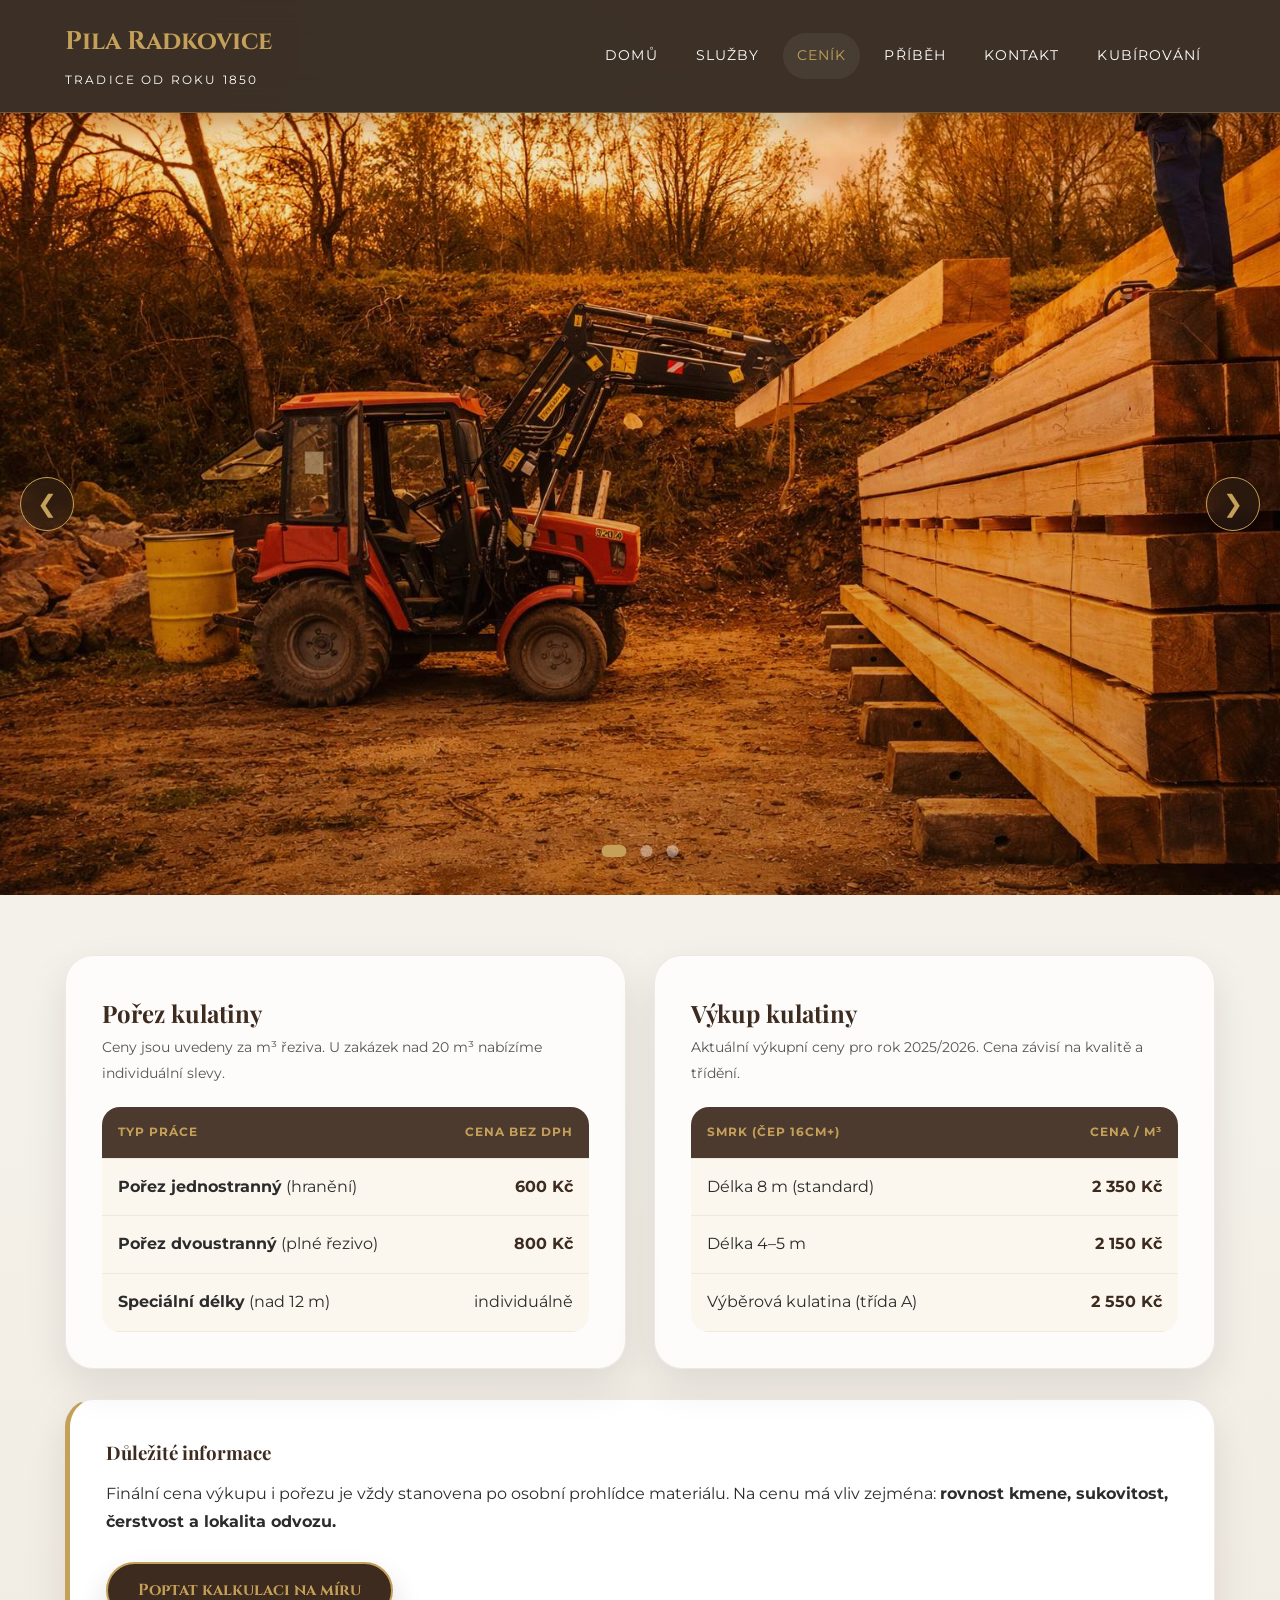
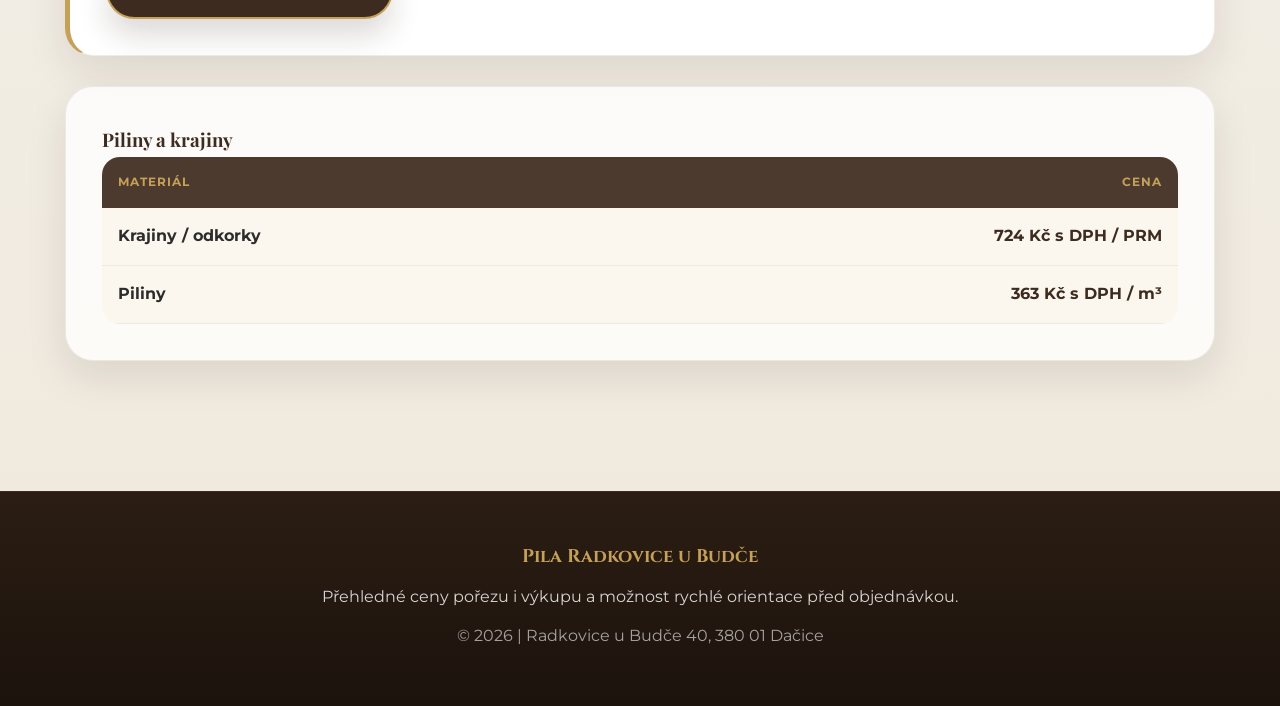
==== commit 094ff0ed: "Úprava stylů" ====
--- a/Cenik.html
+++ b/Cenik.html
@@ -33,24 +33,12 @@
 <section class="main-carousel">
   <div class="carousel-container">
     
-    <div class="main-slide active" style="background-image: linear-gradient(rgba(0,0,0,0.5), rgba(0,0,0,0.5)), url('img/cenik1.jpg');">
-      <div class="carousel-caption">
-        <h1>Dřevo s pamětí</h1>
-        <p>„Kde se moderní technologie setkává s poctivým řemeslem předků.“</p>
-      </div>
+    <div class="main-slide active" style="background-image: url('img/cenik1.jpg');">
     </div>
-    <div class="main-slide" style="background-image: linear-gradient(rgba(0,0,0,0.5), rgba(0,0,0,0.5)), url('img/cenik2.jpg');">
-      <div class="carousel-caption">
-        <h1>Tradice od roku 1850</h1>
-        <p>Poctivé zpracování dřeva v srdci Radkovic u Budče.</p>
-      </div>
+    <div class="main-slide" style="background-image: url('img/cenik2.jpg');">
     </div>
 
-    <div class="main-slide" style="background-image: linear-gradient(rgba(0,0,0,0.5), rgba(0,0,0,0.5)), url('img/cenik3.jpg');">
-      <div class="carousel-caption">
-        <h1>Kvalitní pořez</h1>
-        <p>Zpracováváme kulatinu až do délky 20 metrů.</p>
-      </div>
+    <div class="main-slide" style="background-image: url('img/cenik3.jpg');">
     </div>
 
     <button class="carousel-arrow prev" onclick="changeSlide(-1)">&#10094;</button>
--- a/css/style.css
+++ b/css/style.css
@@ -2157,3 +2157,373 @@
     min-width: 0;
   }
 }
+
+/* Čitelnější karusel na úvodní stránce. */
+.page-home .main-carousel {
+  height: min(68vh, 650px);
+  min-height: 480px;
+  margin-bottom: 0;
+  background: var(--wood-dark);
+  overflow: visible;
+}
+
+.page-home .carousel-container {
+  overflow: visible;
+}
+
+.page-home .main-slide {
+  background-position: center center;
+  overflow: visible;
+}
+
+.page-home .main-slide::before {
+  background:
+    linear-gradient(180deg, rgba(20, 14, 10, 0.02) 18%, rgba(20, 14, 10, 0.1) 46%, rgba(20, 14, 10, 0.72) 100%);
+}
+
+.page-home .main-slide.active .carousel-caption {
+  animation: none;
+}
+
+.page-home .carousel-caption {
+  position: absolute;
+  left: 50%;
+  top: auto;
+  bottom: 42px;
+  width: min(720px, calc(100% - 48px));
+  max-width: 720px;
+  padding: 18px 24px;
+  border: 1px solid rgba(197, 160, 89, 0.55);
+  border-radius: 12px;
+  background: linear-gradient(135deg, rgba(42, 29, 19, 0.82), rgba(61, 43, 31, 0.62));
+  box-shadow: 0 12px 30px rgba(19, 14, 10, 0.26);
+  backdrop-filter: blur(7px);
+  text-align: center;
+  opacity: 1;
+  transform: translateX(-50%);
+  pointer-events: auto;
+}
+
+.page-home.home-scrolled .carousel-caption {
+  opacity: 1;
+  transform: translateX(-50%);
+  pointer-events: auto;
+}
+
+.page-home .carousel-caption h1 {
+  margin-bottom: 8px;
+  font-size: clamp(1.35rem, 2.8vw, 2.15rem);
+  line-height: 1.08;
+}
+
+.page-home .carousel-caption p {
+  max-width: 58ch;
+  margin: 0 auto;
+  font-size: clamp(0.82rem, 1.1vw, 0.96rem);
+  line-height: 1.4;
+}
+
+.page-home .hero-actions {
+  margin-top: 20px;
+}
+
+@keyframes carousel-caption-in {
+  from {
+    opacity: 0;
+    transform: translateY(18px);
+  }
+  to {
+    opacity: 1;
+    transform: translateY(0);
+  }
+}
+
+@media (max-width: 768px) {
+  .page-home .main-carousel {
+    height: 60vh;
+    min-height: 420px;
+    margin-bottom: 0;
+  }
+
+  .page-home .carousel-caption {
+    left: 50%;
+    bottom: 30px;
+    width: calc(100% - 28px);
+    padding: 15px 16px;
+    border-radius: 14px;
+  }
+
+  .page-home .carousel-caption h1 {
+    font-size: clamp(1.25rem, 6vw, 1.75rem);
+  }
+
+  .page-home .carousel-caption p {
+    font-size: 0.8rem;
+  }
+}
+
+@media (max-width: 560px) {
+  .page-home .main-carousel {
+    min-height: 390px;
+    margin-bottom: 0;
+  }
+
+  .page-home .carousel-caption {
+    bottom: 24px;
+  }
+
+  .page-home .carousel-caption p {
+    display: -webkit-box;
+    -webkit-line-clamp: 3;
+    -webkit-box-orient: vertical;
+    overflow: hidden;
+  }
+}
+
+@media (prefers-reduced-motion: reduce) {
+  .page-home .carousel-caption {
+    transition: none;
+  }
+}
+
+.carousel-info-strip {
+  display: grid;
+  grid-template-columns: repeat(3, 1fr);
+  gap: 16px;
+  margin-top: 24px;
+  margin-bottom: 34px;
+}
+
+.carousel-info-card {
+  display: flex;
+  min-width: 0;
+  flex-direction: column;
+  align-items: flex-start;
+  padding: 22px 22px 20px;
+  border: 1px solid rgba(91, 61, 40, 0.14);
+  border-bottom: 4px solid transparent;
+  border-radius: 16px;
+  background: var(--paper-strong);
+  color: var(--text);
+  text-align: left;
+  cursor: pointer;
+  box-shadow: var(--shadow-md);
+  transition: transform 0.25s ease, border-color 0.25s ease, background 0.25s ease;
+}
+
+.carousel-info-card:hover,
+.carousel-info-card.active {
+  transform: translateY(-4px);
+  border-bottom-color: var(--gold);
+  background: #fffdf8;
+}
+
+.carousel-info-card .eyebrow {
+  margin-bottom: 10px;
+  color: var(--oak);
+  font-size: 0.68rem;
+}
+
+.carousel-info-card strong {
+  color: var(--wood-dark);
+  font-size: 1.05rem;
+  line-height: 1.25;
+}
+
+.carousel-info-card > span:last-child {
+  margin-top: 10px;
+  color: rgba(44, 44, 44, 0.72);
+  font-size: 0.86rem;
+  line-height: 1.45;
+}
+
+@media (max-width: 768px) {
+  .carousel-info-strip {
+    display: flex;
+    gap: 12px;
+    margin-top: 18px;
+    padding-bottom: 4px;
+    overflow-x: auto;
+    scroll-snap-type: x mandatory;
+  }
+
+  .carousel-info-card {
+    flex: 0 0 min(82vw, 320px);
+    scroll-snap-align: start;
+    padding: 18px;
+  }
+}
+
+/* Carousel bez textového overlaye: fotografie vyplní dostupnou výšku okna. */
+.main-carousel,
+.page-home .main-carousel {
+  height: calc(100dvh - 118px);
+  min-height: 500px;
+}
+
+.main-slide::before {
+  background:
+    linear-gradient(180deg, rgba(20, 14, 10, 0.04), rgba(20, 14, 10, 0.24));
+}
+
+@media (max-width: 768px) {
+  .main-carousel,
+  .page-home .main-carousel {
+    height: calc(100dvh - 78px);
+    min-height: 430px;
+  }
+}
+
+.carousel-info-strip {
+  gap: 20px;
+  margin-top: 30px;
+  margin-bottom: 48px;
+}
+
+.carousel-info-card {
+  position: relative;
+  min-height: 218px;
+  overflow: hidden;
+  padding: 30px 26px 26px;
+  border: 1px solid rgba(197, 160, 89, 0.3);
+  border-bottom: 5px solid rgba(197, 160, 89, 0.35);
+  border-radius: 22px;
+  background:
+    radial-gradient(circle at 100% 0%, rgba(197, 160, 89, 0.2), transparent 42%),
+    linear-gradient(145deg, #fffdf8, #eee6d8);
+  color: var(--wood-dark);
+  box-shadow: 0 14px 30px rgba(61, 43, 31, 0.12);
+  font: inherit;
+  text-align: left;
+  transition: transform 0.28s ease, box-shadow 0.28s ease, border-color 0.28s ease;
+}
+
+.carousel-info-card::before {
+  content: "";
+  position: absolute;
+  top: 0;
+  right: 0;
+  width: 90px;
+  height: 90px;
+  border-radius: 0 0 0 90px;
+  background: rgba(197, 160, 89, 0.16);
+}
+
+.carousel-info-card::after {
+  content: "";
+  position: absolute;
+  right: 24px;
+  bottom: 20px;
+  width: 34px;
+  height: 2px;
+  background: var(--gold);
+  transition: width 0.28s ease;
+}
+
+.carousel-info-card:nth-child(1)::after {
+  content: "01";
+  width: auto;
+  height: auto;
+  background: none;
+  color: var(--gold);
+  font-family: Georgia, serif;
+  font-size: 1.4rem;
+  font-weight: 700;
+}
+
+.carousel-info-card:nth-child(2)::after {
+  content: "02";
+  width: auto;
+  height: auto;
+  background: none;
+  color: var(--gold);
+  font-family: Georgia, serif;
+  font-size: 1.4rem;
+  font-weight: 700;
+}
+
+.carousel-info-card:nth-child(3)::after {
+  content: "03";
+  width: auto;
+  height: auto;
+  background: none;
+  color: var(--gold);
+  font-family: Georgia, serif;
+  font-size: 1.4rem;
+  font-weight: 700;
+}
+
+.carousel-info-card:hover,
+.carousel-info-card.active {
+  transform: translateY(-8px);
+  border-color: var(--gold);
+  border-bottom-color: var(--gold);
+  background:
+    radial-gradient(circle at 100% 0%, rgba(197, 160, 89, 0.34), transparent 44%),
+    linear-gradient(145deg, #fffdf8, #e8dcc7);
+  box-shadow: 0 20px 38px rgba(61, 43, 31, 0.2), 0 0 0 3px rgba(197, 160, 89, 0.12);
+}
+
+.carousel-info-card.active {
+  animation: carousel-card-highlight 0.7s ease both;
+}
+
+.carousel-info-card:hover::after,
+.carousel-info-card.active::after {
+  transform: scale(1.08);
+}
+
+@keyframes carousel-card-highlight {
+  0% {
+    transform: translateY(0) scale(0.98);
+    box-shadow: 0 12px 26px rgba(61, 43, 31, 0.12);
+  }
+  100% {
+    transform: translateY(-8px) scale(1);
+    box-shadow: 0 20px 38px rgba(61, 43, 31, 0.2), 0 0 0 3px rgba(197, 160, 89, 0.12);
+  }
+}
+
+.carousel-info-card .eyebrow {
+  position: relative;
+  z-index: 1;
+  margin-bottom: 16px;
+  color: var(--oak);
+  font-size: 0.7rem;
+}
+
+.carousel-info-card strong {
+  position: relative;
+  z-index: 1;
+  display: block;
+  max-width: 18ch;
+  color: var(--wood-dark);
+  font-family: Georgia, "Times New Roman", serif;
+  font-size: clamp(1.15rem, 2vw, 1.45rem);
+  line-height: 1.15;
+}
+
+.carousel-info-card > span:last-child {
+  position: relative;
+  z-index: 1;
+  display: block;
+  max-width: 34ch;
+  margin-top: 14px;
+  color: rgba(44, 44, 44, 0.76);
+  font-size: 0.9rem;
+  line-height: 1.5;
+}
+
+@media (max-width: 768px) {
+  .carousel-info-strip {
+    gap: 14px;
+    margin-top: 22px;
+    margin-bottom: 34px;
+  }
+
+  .carousel-info-card {
+    flex-basis: min(84vw, 340px);
+    min-height: 205px;
+    padding: 25px 22px 22px;
+  }
+}
